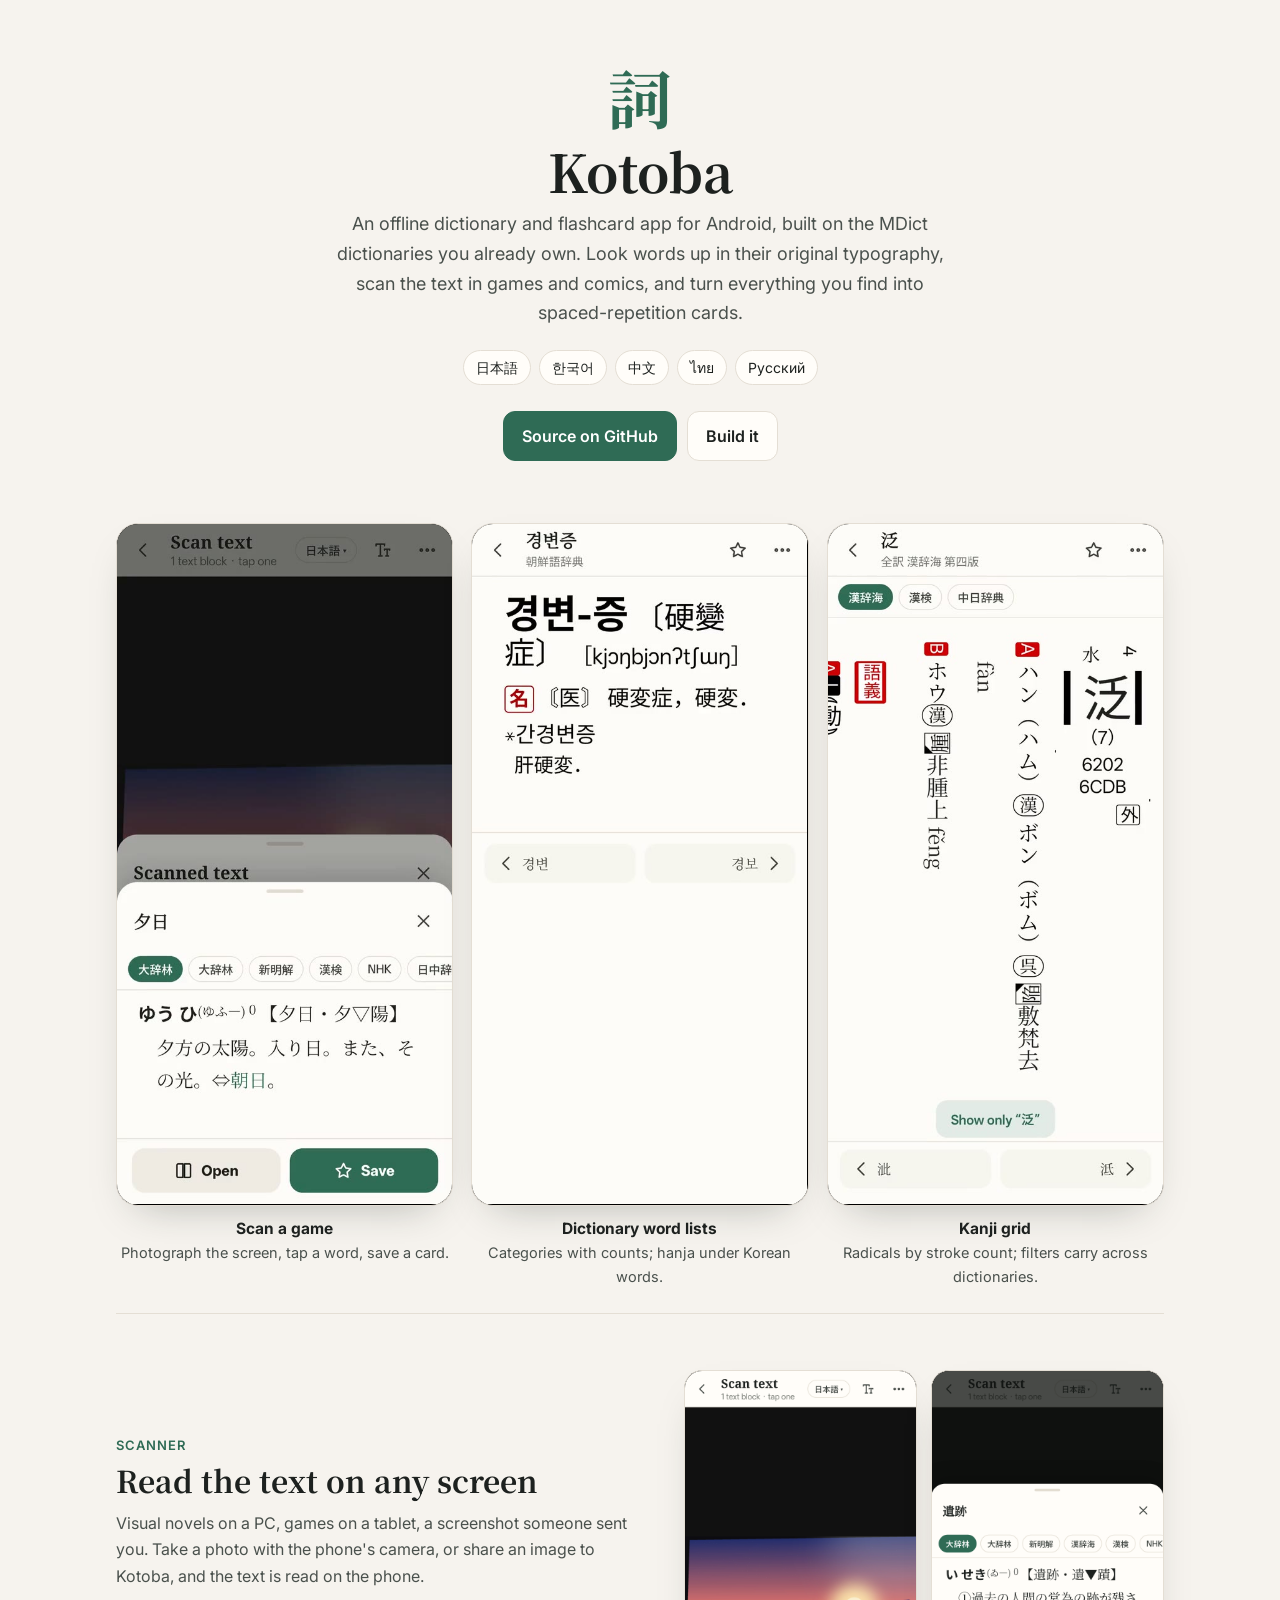
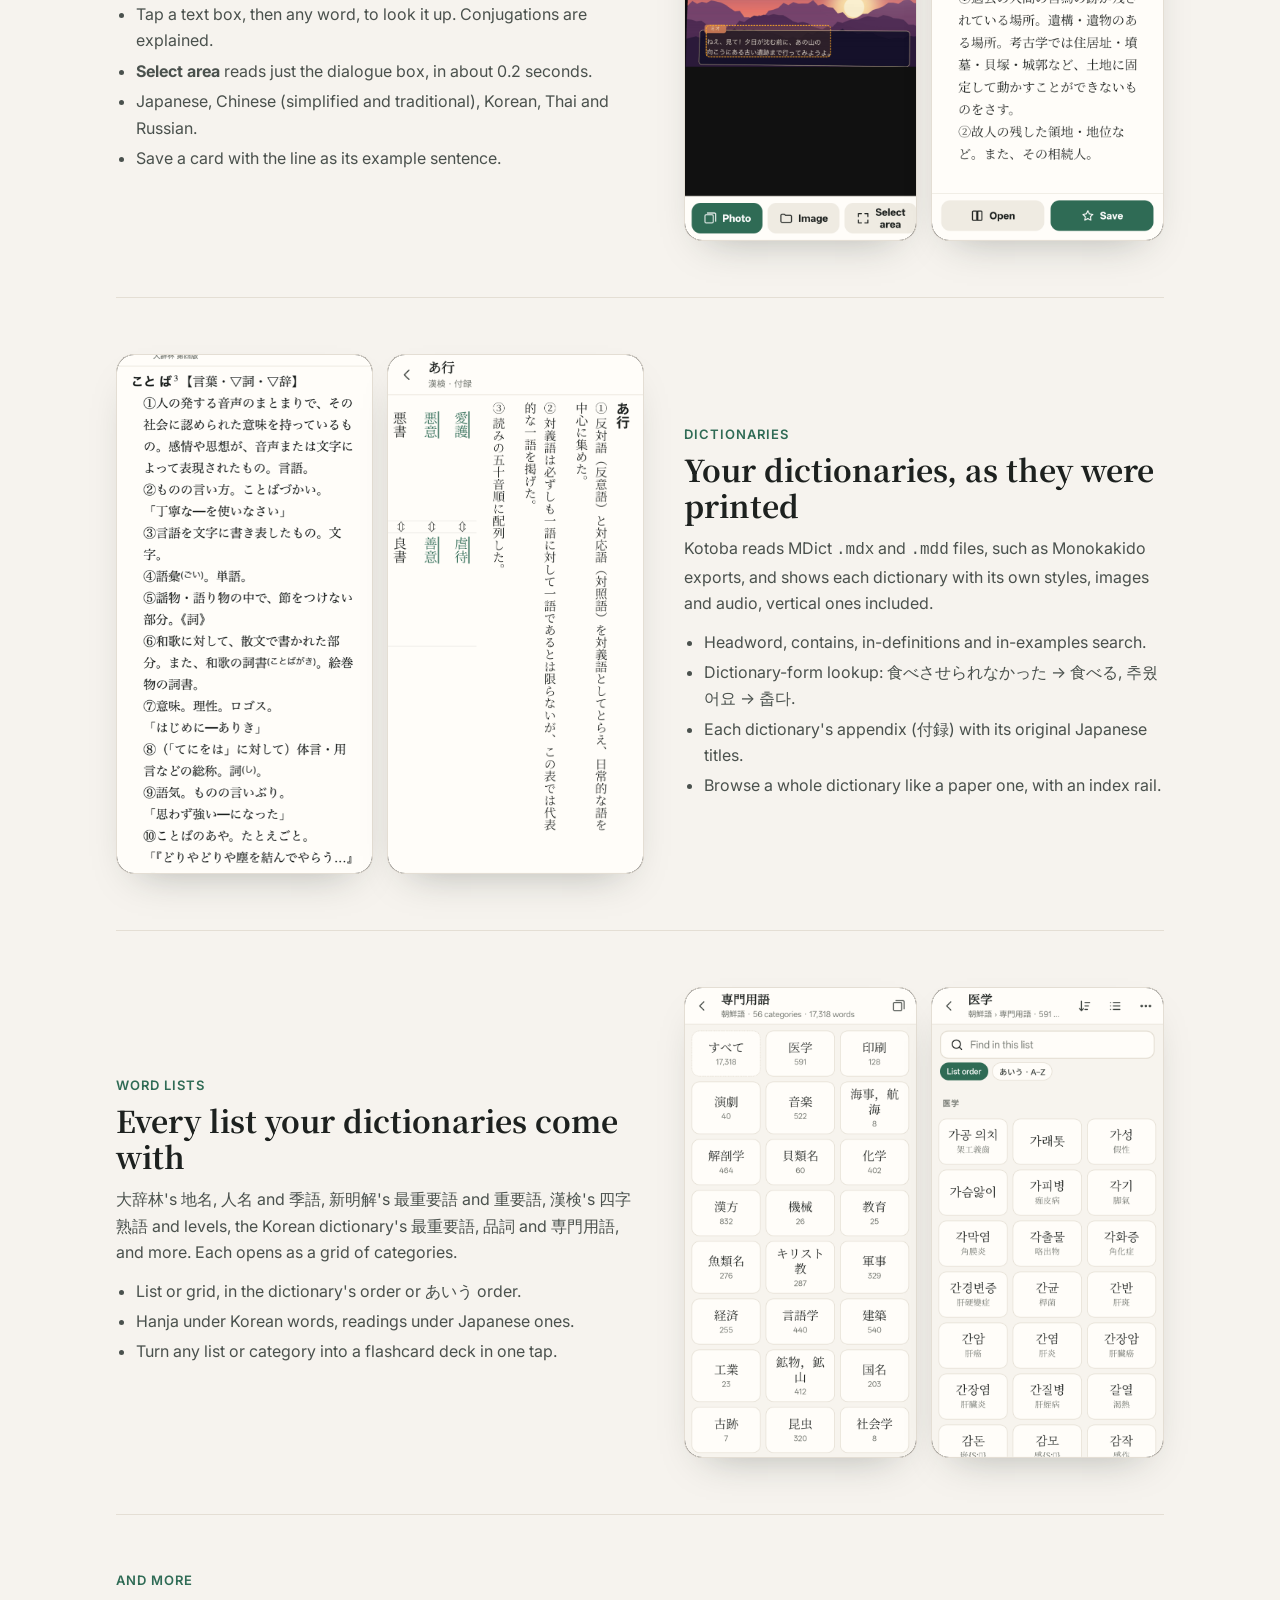
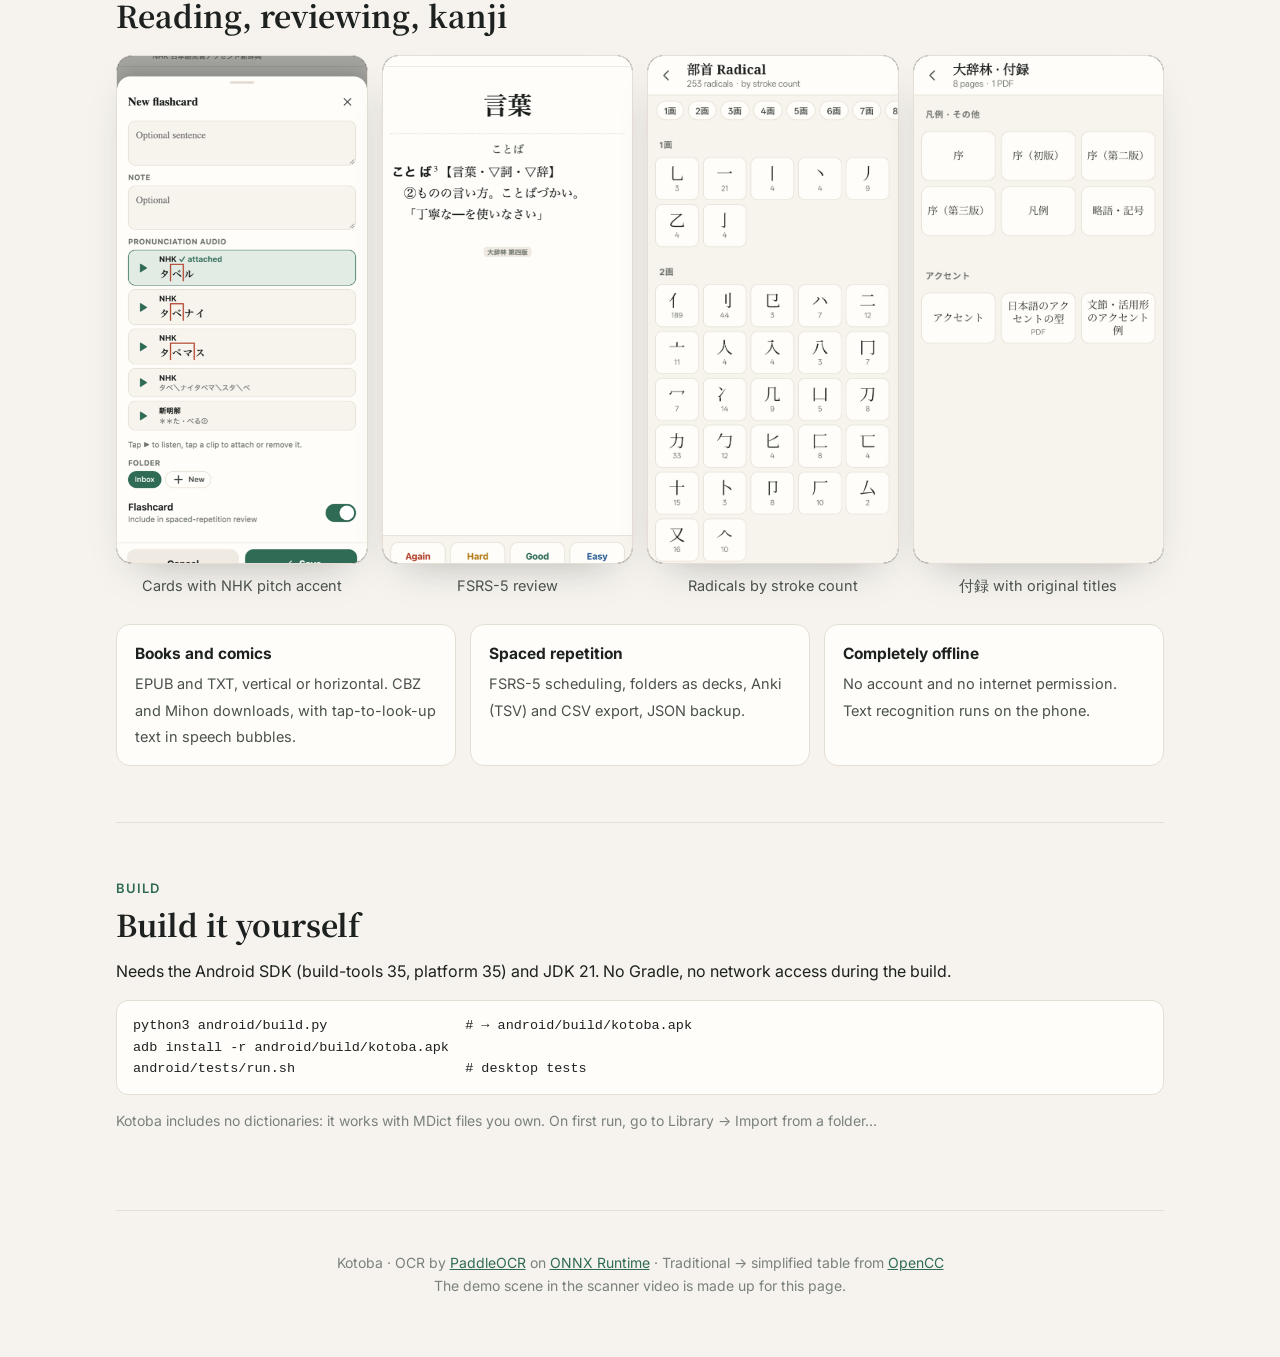
==== docs/index.html @ 5c661f0b "Kotoba: offline MDict dictionary, flashcards, reader, comic OCR and screen scanner Includes dictiona" ====
<!doctype html>
<html lang="en">
<head>
<meta charset="utf-8">
<meta name="viewport" content="width=device-width,initial-scale=1">
<title>Kotoba 詞 · Offline dictionary and flashcards</title>
<meta name="description" content="An offline Android dictionary and flashcard app for the MDict dictionaries you already own. Japanese, Korean, Chinese, Thai and Russian, with an on-device text scanner for games and comics.">
<meta property="og:title" content="Kotoba 詞">
<meta property="og:description" content="Offline dictionary + flashcards for your own MDict dictionaries, with an on-device scanner for games and comics.">
<meta property="og:image" content="images/scan-lookup.png">
<link rel="preconnect" href="https://fonts.googleapis.com"><link rel="preconnect" href="https://fonts.gstatic.com" crossorigin>
<link href="https://fonts.googleapis.com/css2?family=Noto+Serif+JP:wght@500;700&family=Inter:wght@400;500;600&display=swap" rel="stylesheet">
<style>
:root{--bg:#f6f3ee;--surface:#fffdf9;--ink:#1d211f;--ink2:#4a514d;--muted:#7a817c;--line:#e4ded4;--accent:#2f6b55;--accent-soft:#e3eee8;--on-accent:#fff;--shadow:0 18px 40px -22px rgba(30,40,35,.35)}
@media (prefers-color-scheme:dark){:root:not([data-theme="light"]){--bg:#141816;--surface:#1c211e;--ink:#e9ece9;--ink2:#bcc4bf;--muted:#8c958f;--line:#2c332f;--accent:#7cc3a4;--accent-soft:#1f3129;--on-accent:#0f1a15;--shadow:0 18px 40px -22px rgba(0,0,0,.8)}}
:root[data-theme="dark"]{--bg:#141816;--surface:#1c211e;--ink:#e9ece9;--ink2:#bcc4bf;--muted:#8c958f;--line:#2c332f;--accent:#7cc3a4;--accent-soft:#1f3129;--on-accent:#0f1a15}
*{box-sizing:border-box}
html{-webkit-text-size-adjust:100%}
body{margin:0;background:var(--bg);color:var(--ink);font:16px/1.65 Inter,system-ui,sans-serif}
a{color:var(--accent)}
.wrap{max-width:1080px;margin:0 auto;padding:0 16px}
header.hero{padding:64px 0 36px;text-align:center}
.mark{font:700 64px/1 "Noto Serif JP",serif;color:var(--accent)}
h1{font:700 clamp(34px,6vw,52px)/1.1 "Noto Serif JP",serif;margin:14px 0 10px;letter-spacing:-.01em}
.lede{max-width:640px;margin:0 auto;color:var(--ink2);font-size:18px}
.langs{display:flex;flex-wrap:wrap;gap:8px;justify-content:center;margin:22px 0 0;padding:0;list-style:none}
.langs li{padding:5px 12px;border:1px solid var(--line);border-radius:999px;background:var(--surface);font-size:14px}
.cta{display:flex;gap:10px;justify-content:center;flex-wrap:wrap;margin-top:26px}
.btn{display:inline-flex;align-items:center;gap:8px;padding:11px 18px;border-radius:12px;font-weight:600;text-decoration:none;border:1px solid var(--line);background:var(--surface);color:var(--ink)}
.btn.primary{background:var(--accent);border-color:var(--accent);color:var(--on-accent)}
.videos{display:grid;grid-template-columns:repeat(3,minmax(0,1fr));gap:18px;margin:26px 0 12px}
figure{margin:0}
.phone{border-radius:22px;overflow:hidden;background:#000;box-shadow:var(--shadow);border:1px solid var(--line);aspect-ratio:540/1092}
.phone video,.phone img{display:block;width:100%;height:100%;object-fit:cover}
figcaption{margin-top:10px;font-size:14.5px;color:var(--ink2);text-align:center}
figcaption b{display:block;color:var(--ink);font-size:15.5px}
section{padding:56px 0 8px;border-top:1px solid var(--line);margin-top:48px}
section:first-of-type{margin-top:24px}
.feature{display:grid;grid-template-columns:1.1fr 1fr;gap:40px;align-items:center}
.feature.flip .text{order:2}
h2{font:700 30px/1.2 "Noto Serif JP",serif;margin:0 0 12px}
h2 small{display:block;font:600 13px/1.4 Inter,sans-serif;letter-spacing:.08em;text-transform:uppercase;color:var(--accent);margin-bottom:8px}
.text p{color:var(--ink2);margin:0 0 12px}
.text ul{margin:0;padding-left:20px;color:var(--ink2)}
.text li{margin:4px 0}
.shots{display:grid;grid-template-columns:repeat(2,minmax(0,1fr));gap:14px}
.shots .phone{border-radius:18px}
.grid4{display:grid;grid-template-columns:repeat(4,minmax(0,1fr));gap:14px;margin-top:22px}
.grid4 .phone{border-radius:16px}
.facts{display:grid;grid-template-columns:repeat(3,minmax(0,1fr));gap:14px;margin-top:10px}
.fact{background:var(--surface);border:1px solid var(--line);border-radius:14px;padding:16px 18px}
.fact b{display:block;font-size:15.5px;margin-bottom:4px}
.fact span{color:var(--ink2);font-size:14.5px}
pre{background:var(--surface);border:1px solid var(--line);border-radius:12px;padding:14px 16px;overflow-x:auto;font:13.5px/1.6 ui-monospace,SFMono-Regular,Menlo,monospace}
.note{font-size:14px;color:var(--muted)}
footer{padding:40px 0 60px;color:var(--muted);font-size:14px;text-align:center;border-top:1px solid var(--line);margin-top:56px}
@media (max-width:820px){
  .videos{grid-template-columns:1fr;max-width:340px;margin-left:auto;margin-right:auto}
  .feature{grid-template-columns:1fr;gap:22px}
  .feature.flip .text{order:0}
  .grid4{grid-template-columns:repeat(2,minmax(0,1fr))}
  .facts{grid-template-columns:1fr}
  header.hero{padding-top:44px}
}
</style>
</head>
<body>
<div class="wrap">
  <header class="hero">
    <div class="mark">詞</div>
    <h1>Kotoba</h1>
    <p class="lede">An offline dictionary and flashcard app for Android, built on the MDict dictionaries you already own. Look words up in their original typography, scan the text in games and comics, and turn everything you find into spaced-repetition cards.</p>
    <ul class="langs"><li>日本語</li><li>한국어</li><li>中文</li><li>ไทย</li><li>Русский</li></ul>
    <div class="cta">
      <a class="btn primary" href="https://github.com/Leow210/kotoba">Source on GitHub</a>
      <a class="btn" href="#build">Build it</a>
    </div>
  </header>

  <div class="videos">
    <figure><div class="phone"><video src="media/scan.mp4" poster="media/scan-poster.jpg" autoplay muted loop playsinline preload="metadata"></video></div>
      <figcaption><b>Scan a game</b>Photograph the screen, tap a word, save a card.</figcaption></figure>
    <figure><div class="phone"><video src="media/lists.mp4" poster="media/lists-poster.jpg" autoplay muted loop playsinline preload="metadata"></video></div>
      <figcaption><b>Dictionary word lists</b>Categories with counts; hanja under Korean words.</figcaption></figure>
    <figure><div class="phone"><video src="media/kanji.mp4" poster="media/kanji-poster.jpg" autoplay muted loop playsinline preload="metadata"></video></div>
      <figcaption><b>Kanji grid</b>Radicals by stroke count; filters carry across dictionaries.</figcaption></figure>
  </div>

  <section>
    <div class="feature">
      <div class="text">
        <h2><small>Scanner</small>Read the text on any screen</h2>
        <p>Visual novels on a PC, games on a tablet, a screenshot someone sent you. Take a photo with the phone's camera, or share an image to Kotoba, and the text is read on the phone.</p>
        <ul>
          <li>Tap a text box, then any word, to look it up. Conjugations are explained.</li>
          <li><b>Select area</b> reads just the dialogue box, in about 0.2 seconds.</li>
          <li>Japanese, Chinese (simplified and traditional), Korean, Thai and Russian.</li>
          <li>Save a card with the line as its example sentence.</li>
        </ul>
      </div>
      <div class="shots">
        <div class="phone"><img src="images/scan.png" alt="A photo of a game screen with its text box outlined" loading="lazy"></div>
        <div class="phone"><img src="images/scan-lookup.png" alt="The word 遺跡 looked up from the scanned text" loading="lazy"></div>
      </div>
    </div>
  </section>

  <section>
    <div class="feature flip">
      <div class="text">
        <h2><small>Dictionaries</small>Your dictionaries, as they were printed</h2>
        <p>Kotoba reads MDict <code>.mdx</code> and <code>.mdd</code> files, such as Monokakido exports, and shows each dictionary with its own styles, images and audio, vertical ones included.</p>
        <ul>
          <li>Headword, contains, in-definitions and in-examples search.</li>
          <li>Dictionary-form lookup: 食べさせられなかった → 食べる, 추웠어요 → 춥다.</li>
          <li>Each dictionary's appendix (付録) with its original Japanese titles.</li>
          <li>Browse a whole dictionary like a paper one, with an index rail.</li>
        </ul>
      </div>
      <div class="shots">
        <div class="phone"><img src="images/entry.png" alt="A dictionary entry in its original styling" loading="lazy"></div>
        <div class="phone"><img src="images/furoku-vertical.png" alt="A vertical appendix page" loading="lazy"></div>
      </div>
    </div>
  </section>

  <section>
    <div class="feature">
      <div class="text">
        <h2><small>Word lists</small>Every list your dictionaries come with</h2>
        <p>大辞林's 地名, 人名 and 季語, 新明解's 最重要語 and 重要語, 漢検's 四字熟語 and levels, the Korean dictionary's 最重要語, 品詞 and 専門用語, and more. Each opens as a grid of categories.</p>
        <ul>
          <li>List or grid, in the dictionary's order or あいう order.</li>
          <li>Hanja under Korean words, readings under Japanese ones.</li>
          <li>Turn any list or category into a flashcard deck in one tap.</li>
        </ul>
      </div>
      <div class="shots">
        <div class="phone"><img src="images/categories.png" alt="Categories of a Korean word list with word counts" loading="lazy"></div>
        <div class="phone"><img src="images/hanja-grid.png" alt="Korean words with hanja underneath" loading="lazy"></div>
      </div>
    </div>
  </section>

  <section>
    <h2><small>And more</small>Reading, reviewing, kanji</h2>
    <div class="grid4">
      <figure><div class="phone"><img src="images/card-audio.png" alt="A flashcard with NHK pitch-accent audio" loading="lazy"></div><figcaption>Cards with NHK pitch accent</figcaption></figure>
      <figure><div class="phone"><img src="images/review.png" alt="The review screen" loading="lazy"></div><figcaption>FSRS-5 review</figcaption></figure>
      <figure><div class="phone"><img src="images/radicals.png" alt="Radicals grouped by stroke count" loading="lazy"></div><figcaption>Radicals by stroke count</figcaption></figure>
      <figure><div class="phone"><img src="images/furoku.png" alt="A dictionary's appendix pages" loading="lazy"></div><figcaption>付録 with original titles</figcaption></figure>
    </div>
    <div class="facts" style="margin-top:26px">
      <div class="fact"><b>Books and comics</b><span>EPUB and TXT, vertical or horizontal. CBZ and Mihon downloads, with tap-to-look-up text in speech bubbles.</span></div>
      <div class="fact"><b>Spaced repetition</b><span>FSRS-5 scheduling, folders as decks, Anki (TSV) and CSV export, JSON backup.</span></div>
      <div class="fact"><b>Completely offline</b><span>No account and no internet permission. Text recognition runs on the phone.</span></div>
    </div>
  </section>

  <section id="build">
    <h2><small>Build</small>Build it yourself</h2>
    <p class="text">Needs the Android SDK (build-tools 35, platform 35) and JDK 21. No Gradle, no network access during the build.</p>
<pre>python3 android/build.py                 # → android/build/kotoba.apk
adb install -r android/build/kotoba.apk
android/tests/run.sh                     # desktop tests</pre>
    <p class="note">Kotoba includes no dictionaries: it works with MDict files you own. On first run, go to Library → Import from a folder…</p>
  </section>

  <footer>
    Kotoba · OCR by <a href="https://github.com/PaddlePaddle/PaddleOCR">PaddleOCR</a> on <a href="https://github.com/microsoft/onnxruntime">ONNX Runtime</a> · Traditional → simplified table from <a href="https://github.com/BYVoid/OpenCC">OpenCC</a><br>
    The demo scene in the scanner video is made up for this page.
  </footer>
</div>
</body>
</html>
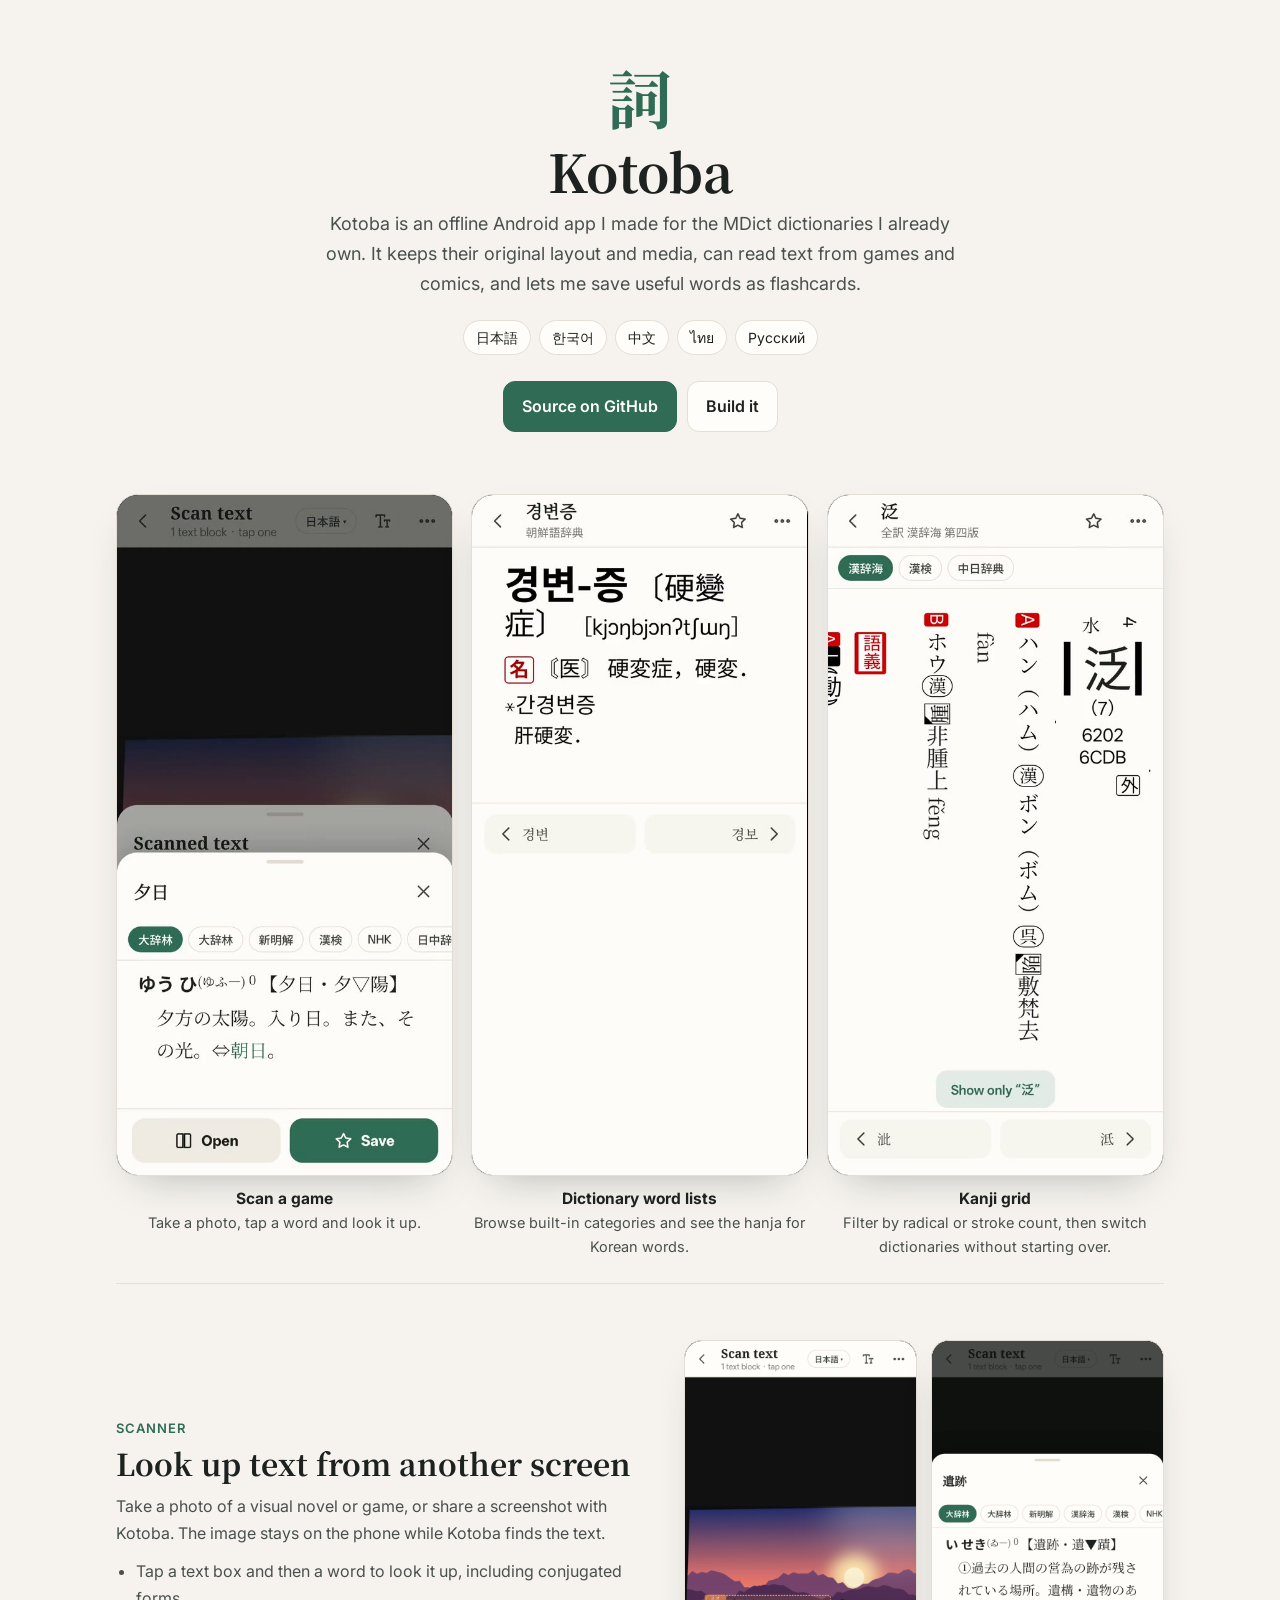
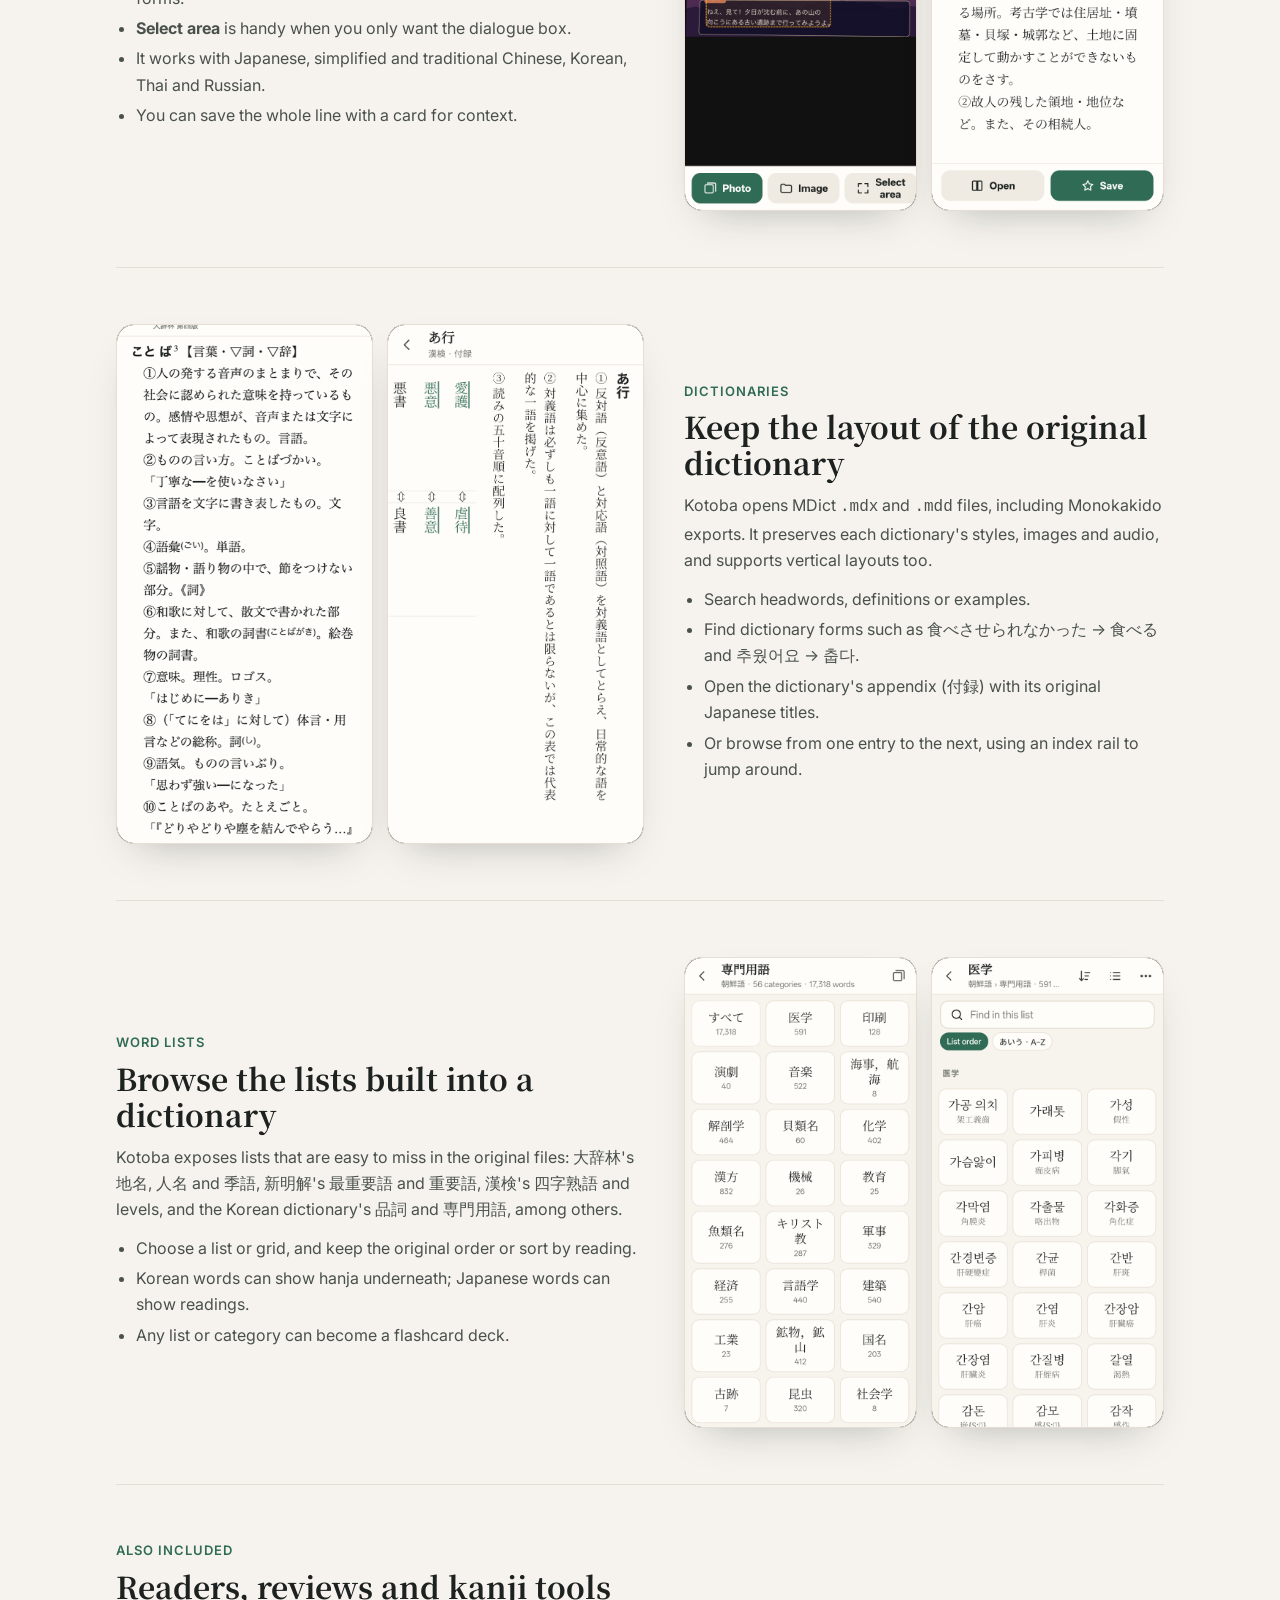
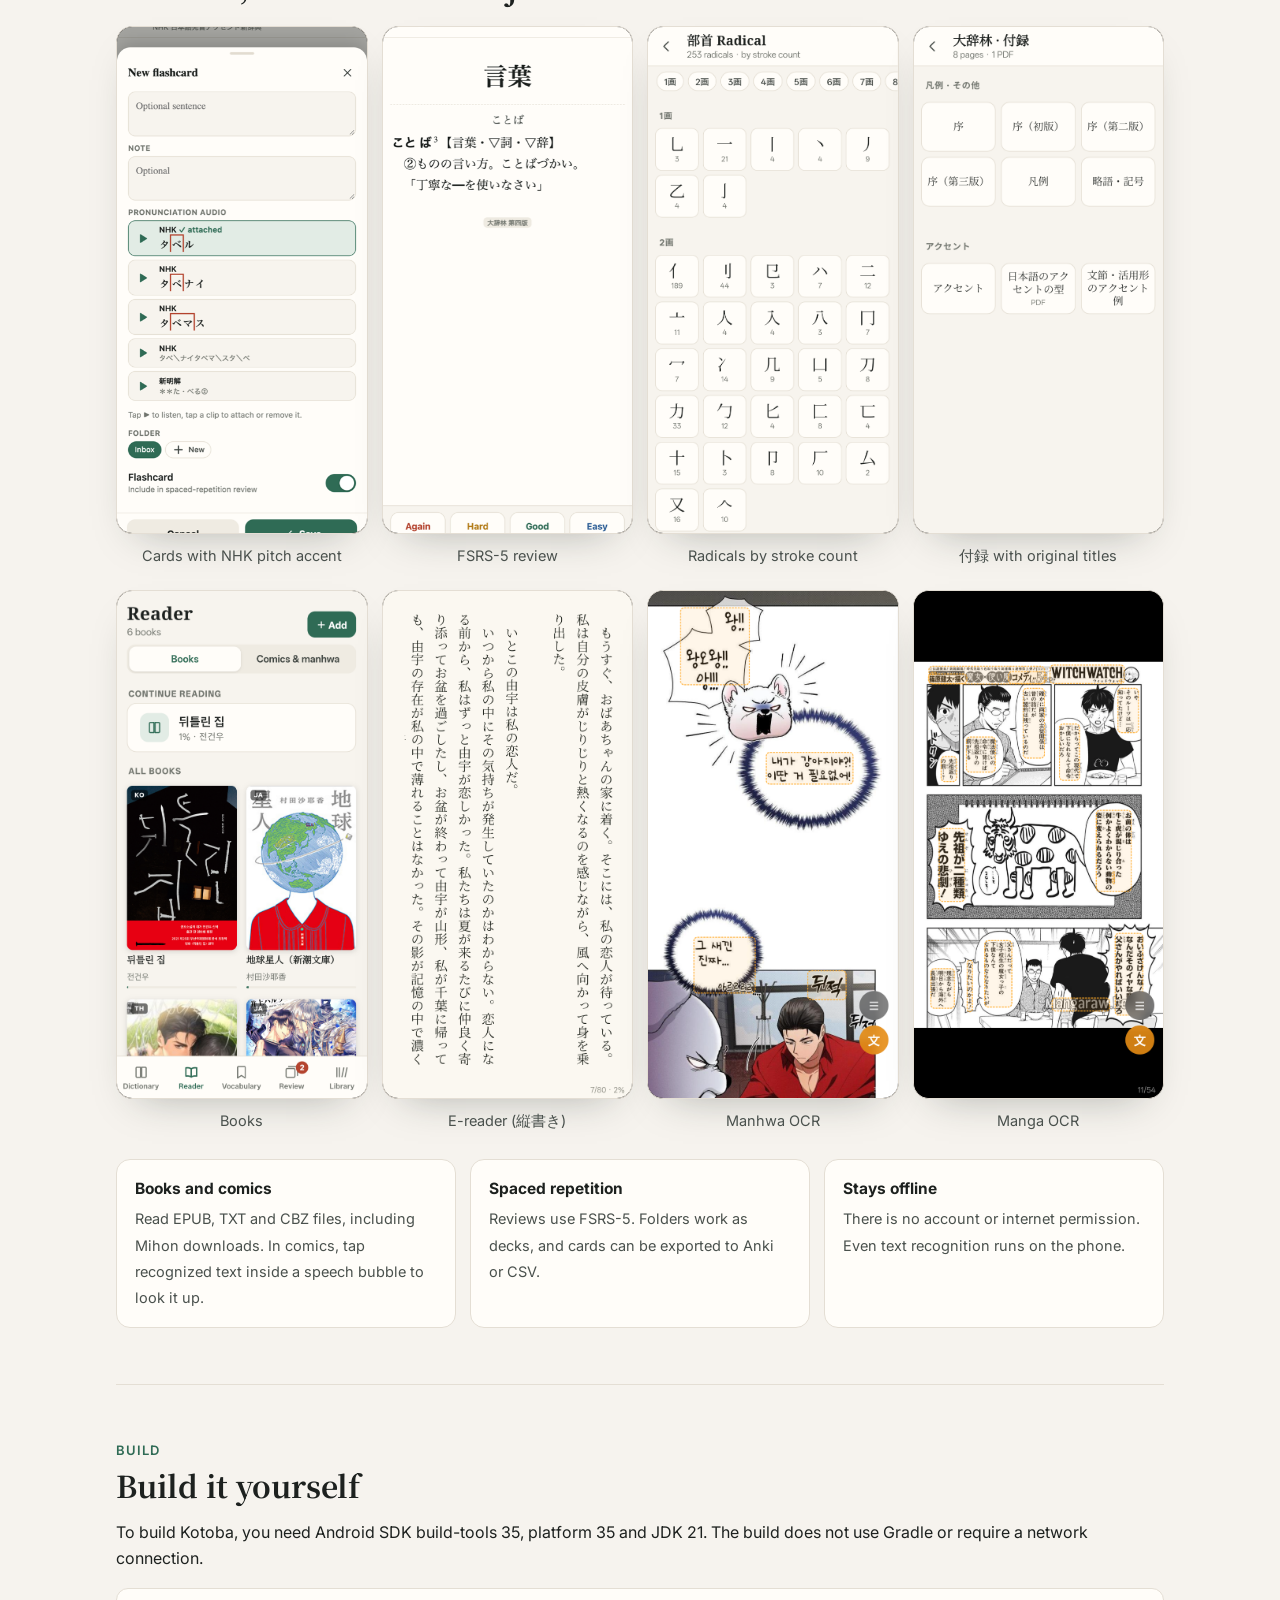
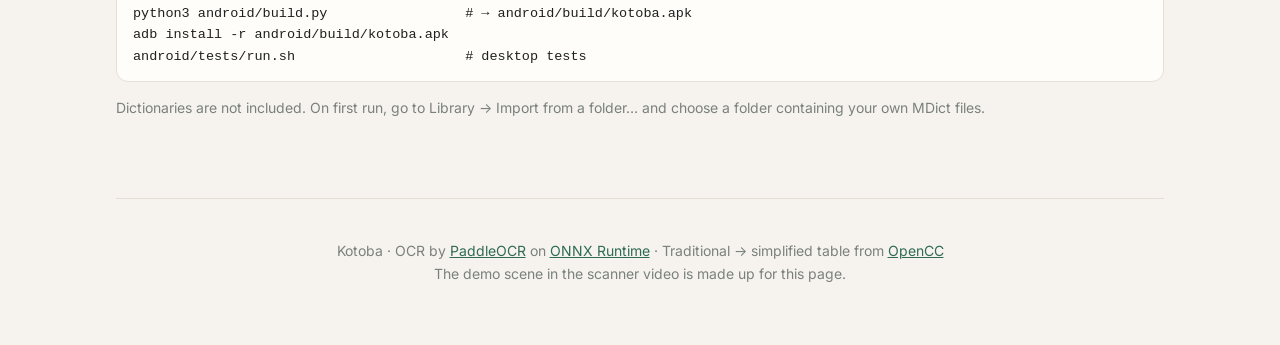
==== commit 2c3a1a73: "Add e-reader and comic screenshots; rewrite README, page and roadmap" ====
--- a/docs/index.html
+++ b/docs/index.html
@@ -4,9 +4,9 @@
 <meta charset="utf-8">
 <meta name="viewport" content="width=device-width,initial-scale=1">
 <title>Kotoba 詞 · Offline dictionary and flashcards</title>
-<meta name="description" content="An offline Android dictionary and flashcard app for the MDict dictionaries you already own. Japanese, Korean, Chinese, Thai and Russian, with an on-device text scanner for games and comics.">
+<meta name="description" content="A private, offline Android app for reading MDict dictionaries, looking up text in books and comics, and making flashcards.">
 <meta property="og:title" content="Kotoba 詞">
-<meta property="og:description" content="Offline dictionary + flashcards for your own MDict dictionaries, with an on-device scanner for games and comics.">
+<meta property="og:description" content="An offline MDict reader, scanner and flashcard app for Android.">
 <meta property="og:image" content="images/scan-lookup.png">
 <link rel="preconnect" href="https://fonts.googleapis.com"><link rel="preconnect" href="https://fonts.gstatic.com" crossorigin>
 <link href="https://fonts.googleapis.com/css2?family=Noto+Serif+JP:wght@500;700&family=Inter:wght@400;500;600&display=swap" rel="stylesheet">
@@ -69,7 +69,7 @@
   <header class="hero">
     <div class="mark">詞</div>
     <h1>Kotoba</h1>
-    <p class="lede">An offline dictionary and flashcard app for Android, built on the MDict dictionaries you already own. Look words up in their original typography, scan the text in games and comics, and turn everything you find into spaced-repetition cards.</p>
+    <p class="lede">Kotoba is an offline Android app I made for the MDict dictionaries I already own. It keeps their original layout and media, can read text from games and comics, and lets me save useful words as flashcards.</p>
     <ul class="langs"><li>日本語</li><li>한국어</li><li>中文</li><li>ไทย</li><li>Русский</li></ul>
     <div class="cta">
       <a class="btn primary" href="https://github.com/Leow210/kotoba">Source on GitHub</a>
@@ -79,23 +79,23 @@
 
   <div class="videos">
     <figure><div class="phone"><video src="media/scan.mp4" poster="media/scan-poster.jpg" autoplay muted loop playsinline preload="metadata"></video></div>
-      <figcaption><b>Scan a game</b>Photograph the screen, tap a word, save a card.</figcaption></figure>
+      <figcaption><b>Scan a game</b>Take a photo, tap a word and look it up.</figcaption></figure>
     <figure><div class="phone"><video src="media/lists.mp4" poster="media/lists-poster.jpg" autoplay muted loop playsinline preload="metadata"></video></div>
-      <figcaption><b>Dictionary word lists</b>Categories with counts; hanja under Korean words.</figcaption></figure>
+      <figcaption><b>Dictionary word lists</b>Browse built-in categories and see the hanja for Korean words.</figcaption></figure>
     <figure><div class="phone"><video src="media/kanji.mp4" poster="media/kanji-poster.jpg" autoplay muted loop playsinline preload="metadata"></video></div>
-      <figcaption><b>Kanji grid</b>Radicals by stroke count; filters carry across dictionaries.</figcaption></figure>
+      <figcaption><b>Kanji grid</b>Filter by radical or stroke count, then switch dictionaries without starting over.</figcaption></figure>
   </div>
 
   <section>
     <div class="feature">
       <div class="text">
-        <h2><small>Scanner</small>Read the text on any screen</h2>
-        <p>Visual novels on a PC, games on a tablet, a screenshot someone sent you. Take a photo with the phone's camera, or share an image to Kotoba, and the text is read on the phone.</p>
+        <h2><small>Scanner</small>Look up text from another screen</h2>
+        <p>Take a photo of a visual novel or game, or share a screenshot with Kotoba. The image stays on the phone while Kotoba finds the text.</p>
         <ul>
-          <li>Tap a text box, then any word, to look it up. Conjugations are explained.</li>
-          <li><b>Select area</b> reads just the dialogue box, in about 0.2 seconds.</li>
-          <li>Japanese, Chinese (simplified and traditional), Korean, Thai and Russian.</li>
-          <li>Save a card with the line as its example sentence.</li>
+          <li>Tap a text box and then a word to look it up, including conjugated forms.</li>
+          <li><b>Select area</b> is handy when you only want the dialogue box.</li>
+          <li>It works with Japanese, simplified and traditional Chinese, Korean, Thai and Russian.</li>
+          <li>You can save the whole line with a card for context.</li>
         </ul>
       </div>
       <div class="shots">
@@ -108,13 +108,13 @@
   <section>
     <div class="feature flip">
       <div class="text">
-        <h2><small>Dictionaries</small>Your dictionaries, as they were printed</h2>
-        <p>Kotoba reads MDict <code>.mdx</code> and <code>.mdd</code> files, such as Monokakido exports, and shows each dictionary with its own styles, images and audio, vertical ones included.</p>
+        <h2><small>Dictionaries</small>Keep the layout of the original dictionary</h2>
+        <p>Kotoba opens MDict <code>.mdx</code> and <code>.mdd</code> files, including Monokakido exports. It preserves each dictionary's styles, images and audio, and supports vertical layouts too.</p>
         <ul>
-          <li>Headword, contains, in-definitions and in-examples search.</li>
-          <li>Dictionary-form lookup: 食べさせられなかった → 食べる, 추웠어요 → 춥다.</li>
-          <li>Each dictionary's appendix (付録) with its original Japanese titles.</li>
-          <li>Browse a whole dictionary like a paper one, with an index rail.</li>
+          <li>Search headwords, definitions or examples.</li>
+          <li>Find dictionary forms such as 食べさせられなかった → 食べる and 추웠어요 → 춥다.</li>
+          <li>Open the dictionary's appendix (付録) with its original Japanese titles.</li>
+          <li>Or browse from one entry to the next, using an index rail to jump around.</li>
         </ul>
       </div>
       <div class="shots">
@@ -127,12 +127,12 @@
   <section>
     <div class="feature">
       <div class="text">
-        <h2><small>Word lists</small>Every list your dictionaries come with</h2>
-        <p>大辞林's 地名, 人名 and 季語, 新明解's 最重要語 and 重要語, 漢検's 四字熟語 and levels, the Korean dictionary's 最重要語, 品詞 and 専門用語, and more. Each opens as a grid of categories.</p>
+        <h2><small>Word lists</small>Browse the lists built into a dictionary</h2>
+        <p>Kotoba exposes lists that are easy to miss in the original files: 大辞林's 地名, 人名 and 季語, 新明解's 最重要語 and 重要語, 漢検's 四字熟語 and levels, and the Korean dictionary's 品詞 and 専門用語, among others.</p>
         <ul>
-          <li>List or grid, in the dictionary's order or あいう order.</li>
-          <li>Hanja under Korean words, readings under Japanese ones.</li>
-          <li>Turn any list or category into a flashcard deck in one tap.</li>
+          <li>Choose a list or grid, and keep the original order or sort by reading.</li>
+          <li>Korean words can show hanja underneath; Japanese words can show readings.</li>
+          <li>Any list or category can become a flashcard deck.</li>
         </ul>
       </div>
       <div class="shots">
@@ -143,27 +143,33 @@
   </section>
 
   <section>
-    <h2><small>And more</small>Reading, reviewing, kanji</h2>
+    <h2><small>Also included</small>Readers, reviews and kanji tools</h2>
     <div class="grid4">
       <figure><div class="phone"><img src="images/card-audio.png" alt="A flashcard with NHK pitch-accent audio" loading="lazy"></div><figcaption>Cards with NHK pitch accent</figcaption></figure>
       <figure><div class="phone"><img src="images/review.png" alt="The review screen" loading="lazy"></div><figcaption>FSRS-5 review</figcaption></figure>
       <figure><div class="phone"><img src="images/radicals.png" alt="Radicals grouped by stroke count" loading="lazy"></div><figcaption>Radicals by stroke count</figcaption></figure>
       <figure><div class="phone"><img src="images/furoku.png" alt="A dictionary's appendix pages" loading="lazy"></div><figcaption>付録 with original titles</figcaption></figure>
     </div>
+    <div class="grid4">
+      <figure><div class="phone"><img src="images/library-books.png" alt="The book shelf" loading="lazy"></div><figcaption>Books</figcaption></figure>
+      <figure><div class="phone"><img src="images/reader-book.png" alt="A Japanese novel in vertical text" loading="lazy"></div><figcaption>E-reader (縦書き)</figcaption></figure>
+      <figure><div class="phone"><img src="images/comic-ocr.png" alt="Speech bubbles outlined in a manhwa" loading="lazy"></div><figcaption>Manhwa OCR</figcaption></figure>
+      <figure><div class="phone"><img src="images/manga-ocr.png" alt="Vertical speech bubbles outlined in a manga" loading="lazy"></div><figcaption>Manga OCR</figcaption></figure>
+    </div>
     <div class="facts" style="margin-top:26px">
-      <div class="fact"><b>Books and comics</b><span>EPUB and TXT, vertical or horizontal. CBZ and Mihon downloads, with tap-to-look-up text in speech bubbles.</span></div>
-      <div class="fact"><b>Spaced repetition</b><span>FSRS-5 scheduling, folders as decks, Anki (TSV) and CSV export, JSON backup.</span></div>
-      <div class="fact"><b>Completely offline</b><span>No account and no internet permission. Text recognition runs on the phone.</span></div>
+      <div class="fact"><b>Books and comics</b><span>Read EPUB, TXT and CBZ files, including Mihon downloads. In comics, tap recognized text inside a speech bubble to look it up.</span></div>
+      <div class="fact"><b>Spaced repetition</b><span>Reviews use FSRS-5. Folders work as decks, and cards can be exported to Anki or CSV.</span></div>
+      <div class="fact"><b>Stays offline</b><span>There is no account or internet permission. Even text recognition runs on the phone.</span></div>
     </div>
   </section>
 
   <section id="build">
     <h2><small>Build</small>Build it yourself</h2>
-    <p class="text">Needs the Android SDK (build-tools 35, platform 35) and JDK 21. No Gradle, no network access during the build.</p>
+    <p class="text">To build Kotoba, you need Android SDK build-tools 35, platform 35 and JDK 21. The build does not use Gradle or require a network connection.</p>
 <pre>python3 android/build.py                 # → android/build/kotoba.apk
 adb install -r android/build/kotoba.apk
 android/tests/run.sh                     # desktop tests</pre>
-    <p class="note">Kotoba includes no dictionaries: it works with MDict files you own. On first run, go to Library → Import from a folder…</p>
+    <p class="note">Dictionaries are not included. On first run, go to Library → Import from a folder… and choose a folder containing your own MDict files.</p>
   </section>
 
   <footer>
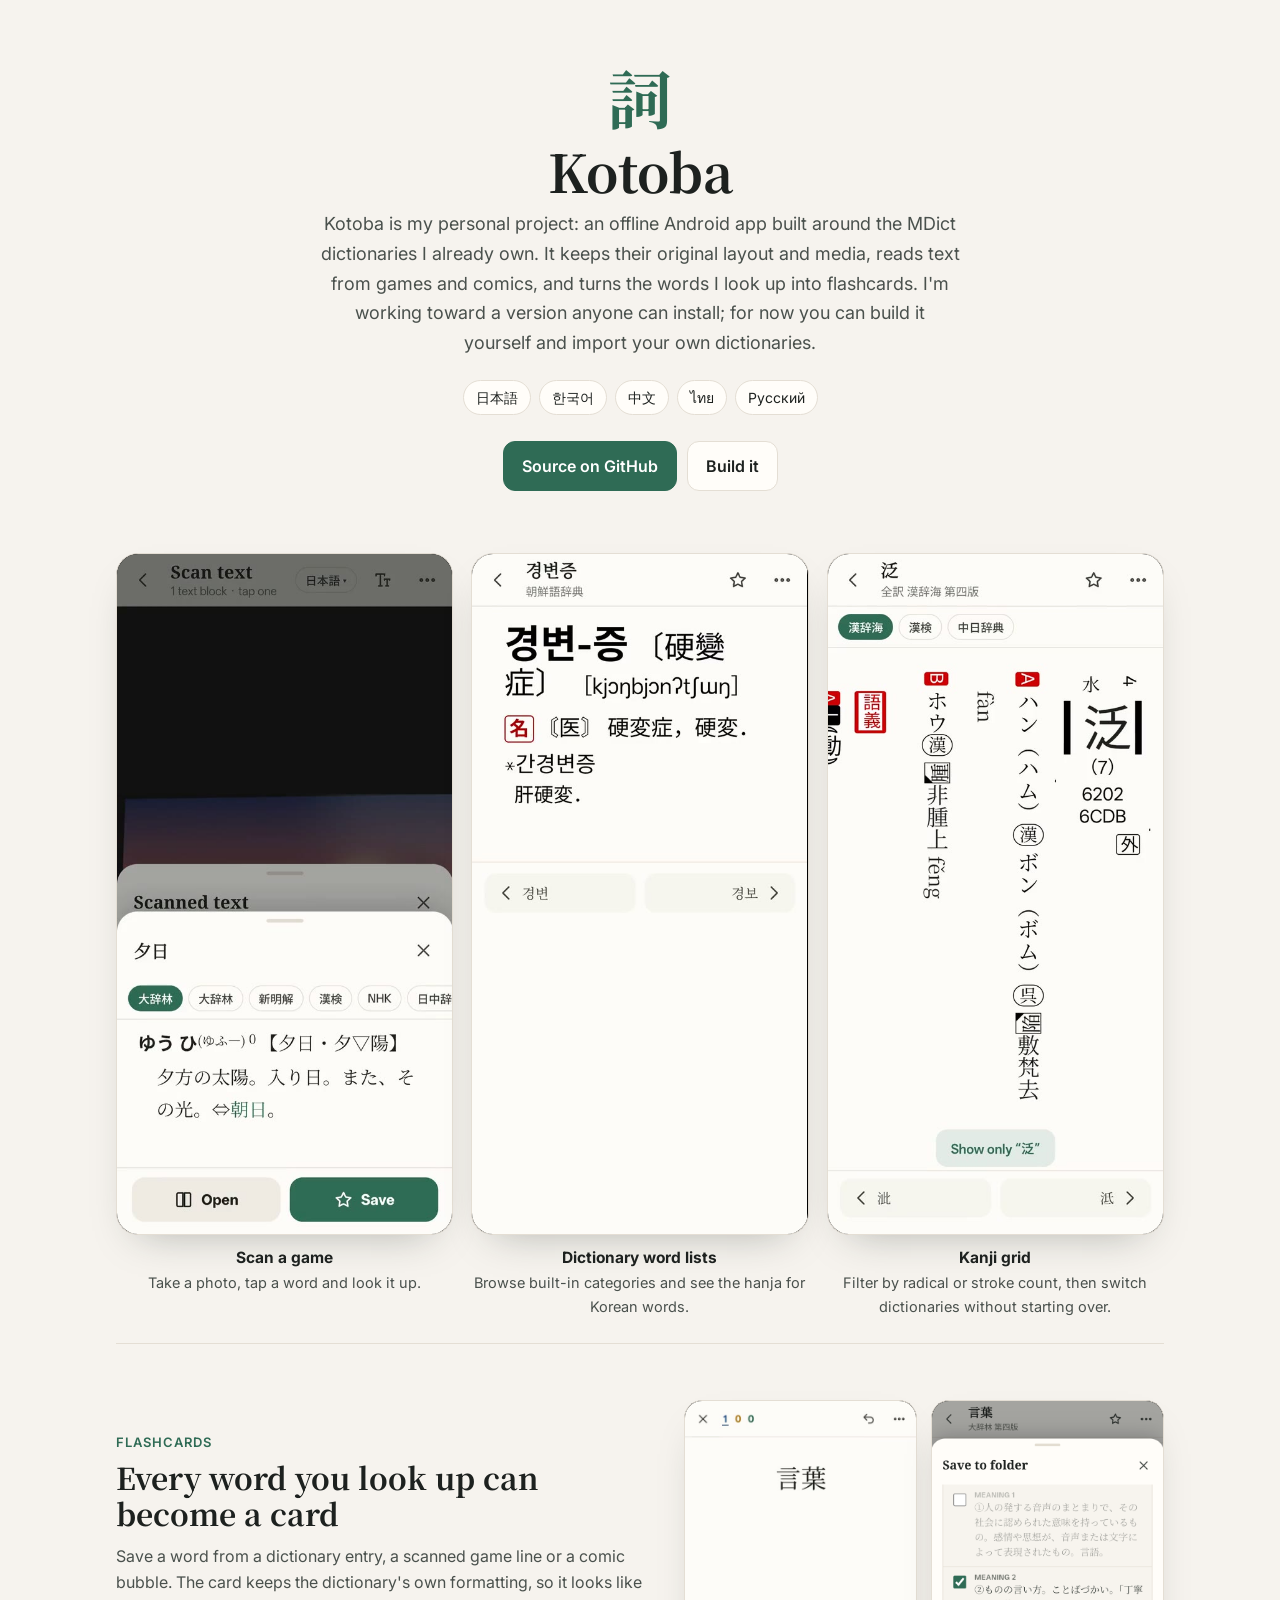
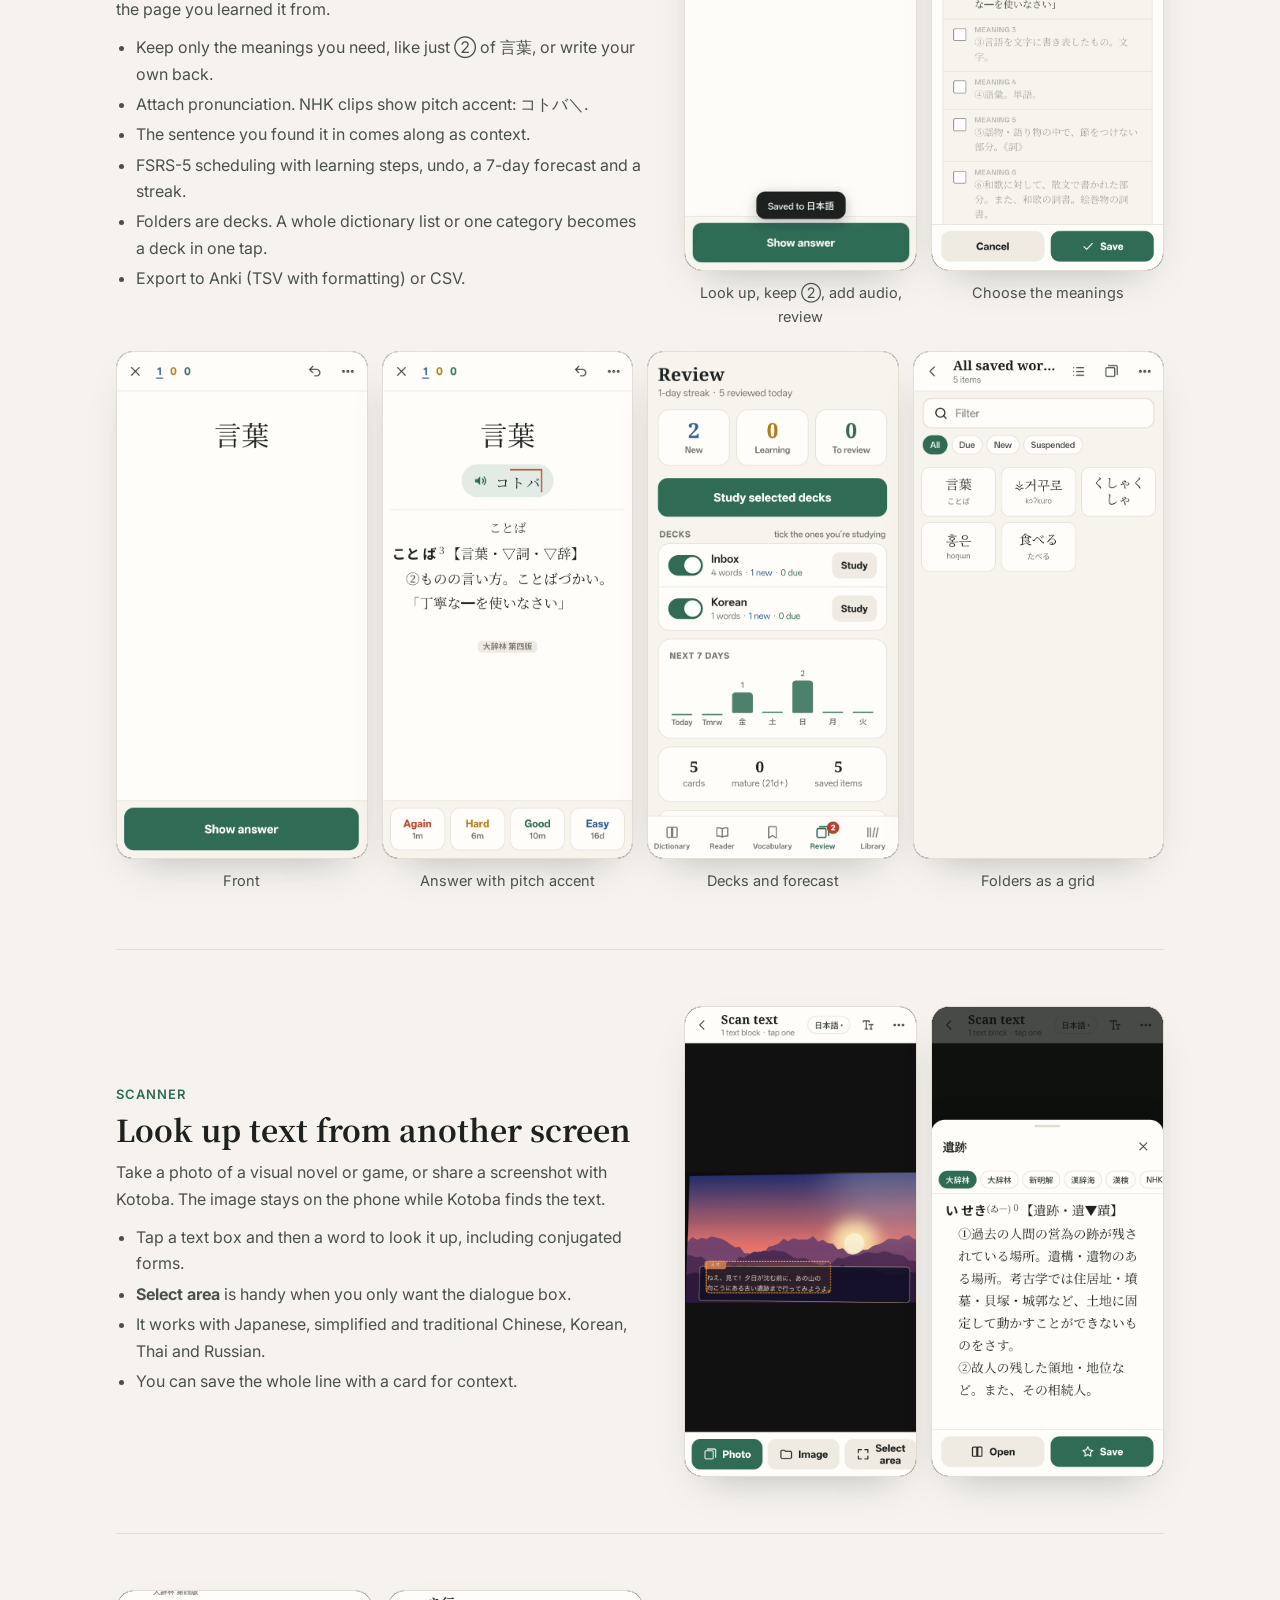
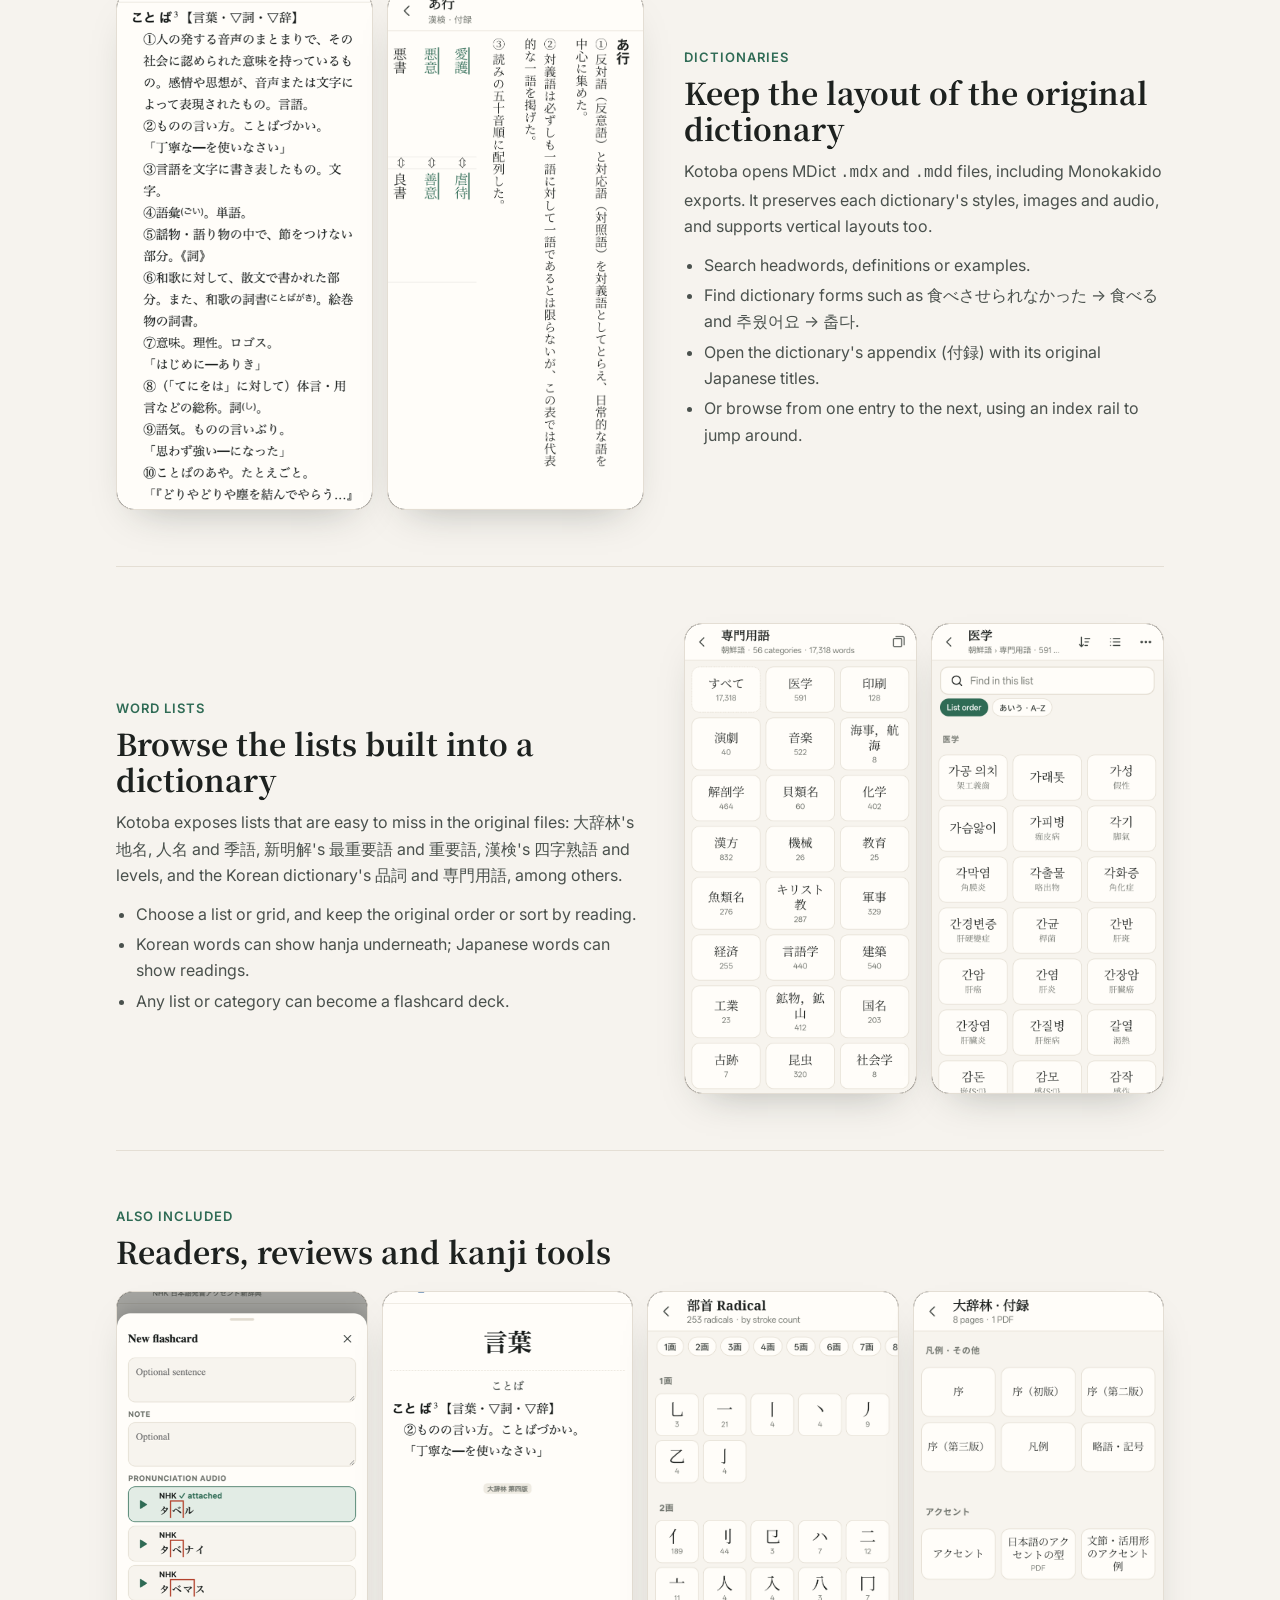
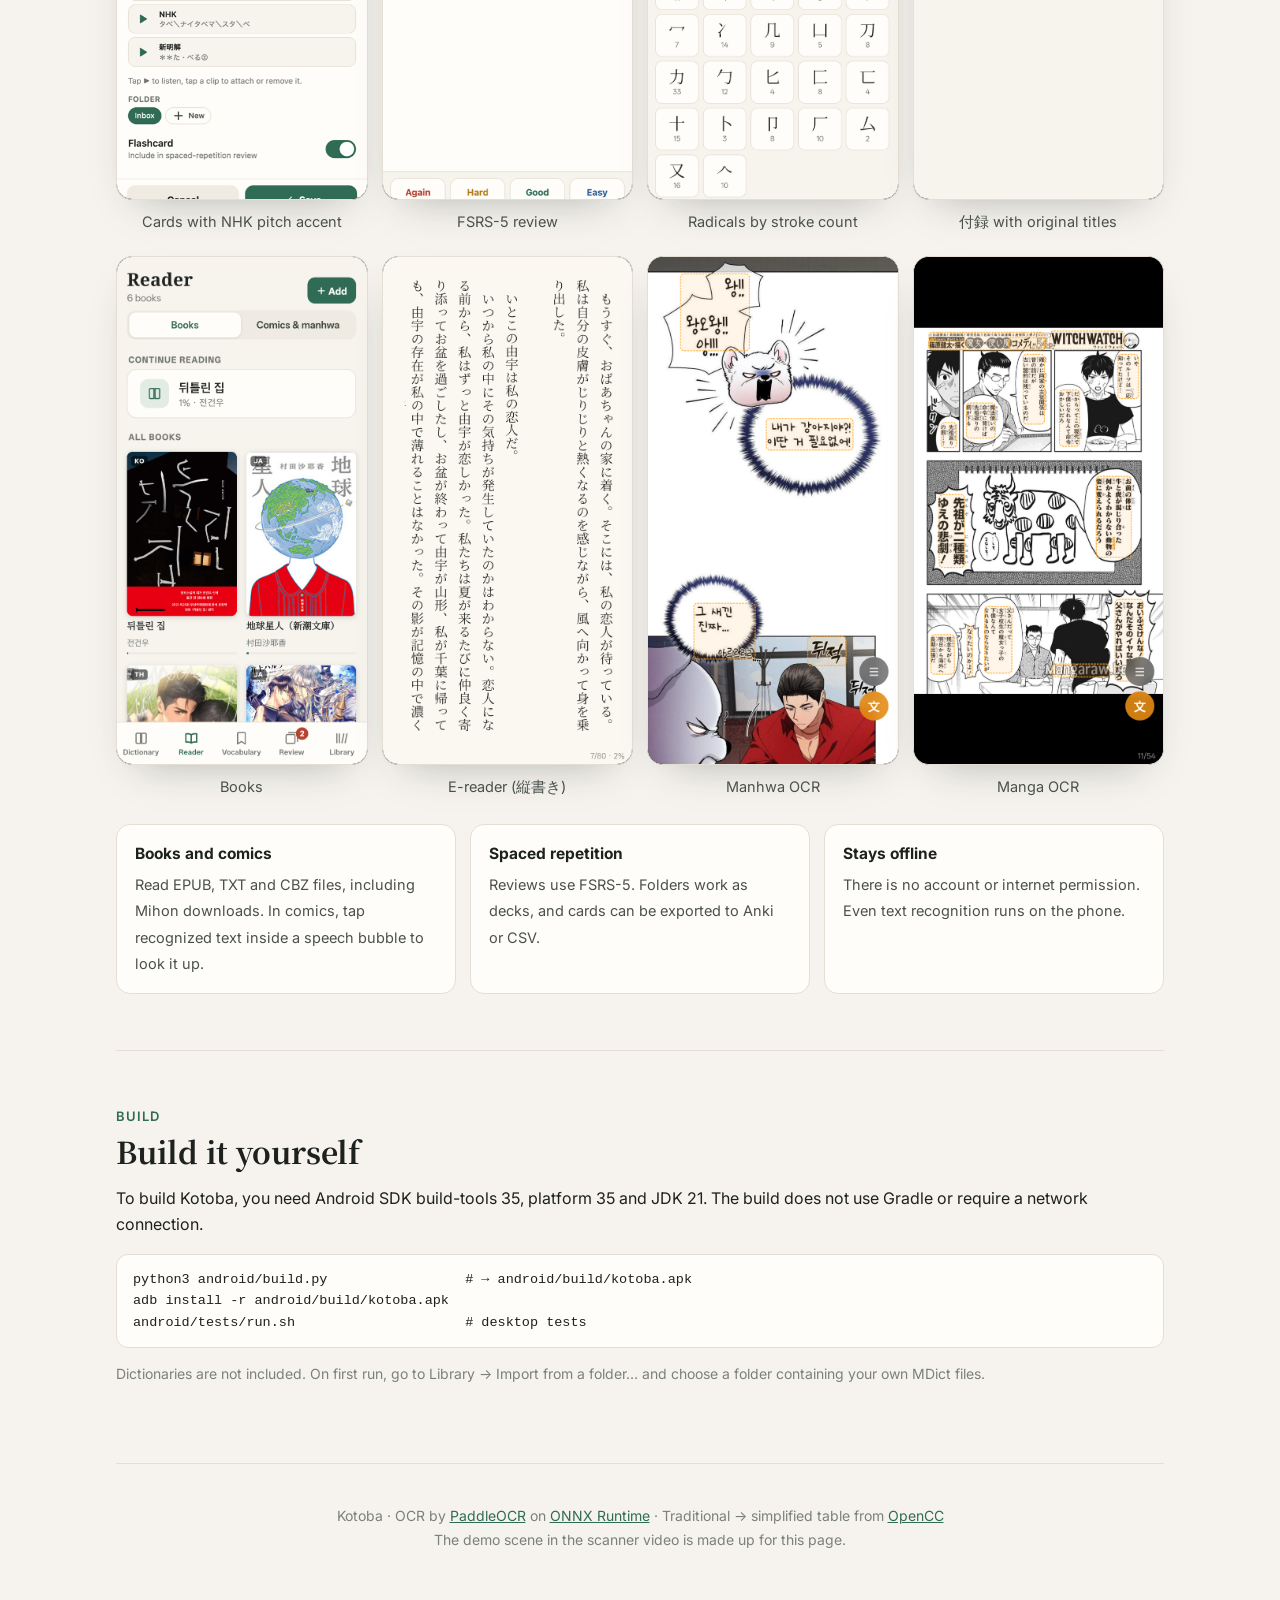
==== commit 5b57c463: "Showcase flashcards on the project page; new header text; flashcard demo video and screenshots" ====
--- a/docs/index.html
+++ b/docs/index.html
@@ -69,7 +69,7 @@
   <header class="hero">
     <div class="mark">詞</div>
     <h1>Kotoba</h1>
-    <p class="lede">Kotoba is an offline Android app I made for the MDict dictionaries I already own. It keeps their original layout and media, can read text from games and comics, and lets me save useful words as flashcards.</p>
+    <p class="lede">Kotoba is my personal project: an offline Android app built around the MDict dictionaries I already own. It keeps their original layout and media, reads text from games and comics, and turns the words I look up into flashcards. I'm working toward a version anyone can install; for now you can build it yourself and import your own dictionaries.</p>
     <ul class="langs"><li>日本語</li><li>한국어</li><li>中文</li><li>ไทย</li><li>Русский</li></ul>
     <div class="cta">
       <a class="btn primary" href="https://github.com/Leow210/kotoba">Source on GitHub</a>
@@ -86,6 +86,33 @@
       <figcaption><b>Kanji grid</b>Filter by radical or stroke count, then switch dictionaries without starting over.</figcaption></figure>
   </div>
 
+  <section id="flashcards">
+    <div class="feature">
+      <div class="text">
+        <h2><small>Flashcards</small>Every word you look up can become a card</h2>
+        <p>Save a word from a dictionary entry, a scanned game line or a comic bubble. The card keeps the dictionary's own formatting, so it looks like the page you learned it from.</p>
+        <ul>
+          <li>Keep only the meanings you need, like just ② of 言葉, or write your own back.</li>
+          <li>Attach pronunciation. NHK clips show pitch accent: コトバ＼.</li>
+          <li>The sentence you found it in comes along as context.</li>
+          <li>FSRS-5 scheduling with learning steps, undo, a 7-day forecast and a streak.</li>
+          <li>Folders are decks. A whole dictionary list or one category becomes a deck in one tap.</li>
+          <li>Export to Anki (TSV with formatting) or CSV.</li>
+        </ul>
+      </div>
+      <div class="shots">
+        <figure><div class="phone"><video src="media/cards.mp4" poster="media/cards-poster.jpg" autoplay muted loop playsinline preload="metadata"></video></div><figcaption>Look up, keep ②, add audio, review</figcaption></figure>
+        <figure><div class="phone"><img src="images/card-meaning.png" alt="Choosing which meanings go on the card" loading="lazy"></div><figcaption>Choose the meanings</figcaption></figure>
+      </div>
+    </div>
+    <div class="grid4">
+      <figure><div class="phone"><img src="images/card-front.png" alt="The front of a flashcard" loading="lazy"></div><figcaption>Front</figcaption></figure>
+      <figure><div class="phone"><img src="images/card-back.png" alt="The answer with NHK pitch accent" loading="lazy"></div><figcaption>Answer with pitch accent</figcaption></figure>
+      <figure><div class="phone"><img src="images/review-home.png" alt="Decks, a streak and the 7-day forecast" loading="lazy"></div><figcaption>Decks and forecast</figcaption></figure>
+      <figure><div class="phone"><img src="images/folder-grid.png" alt="A flashcard folder as a grid" loading="lazy"></div><figcaption>Folders as a grid</figcaption></figure>
+    </div>
+  </section>
+
   <section>
     <div class="feature">
       <div class="text">
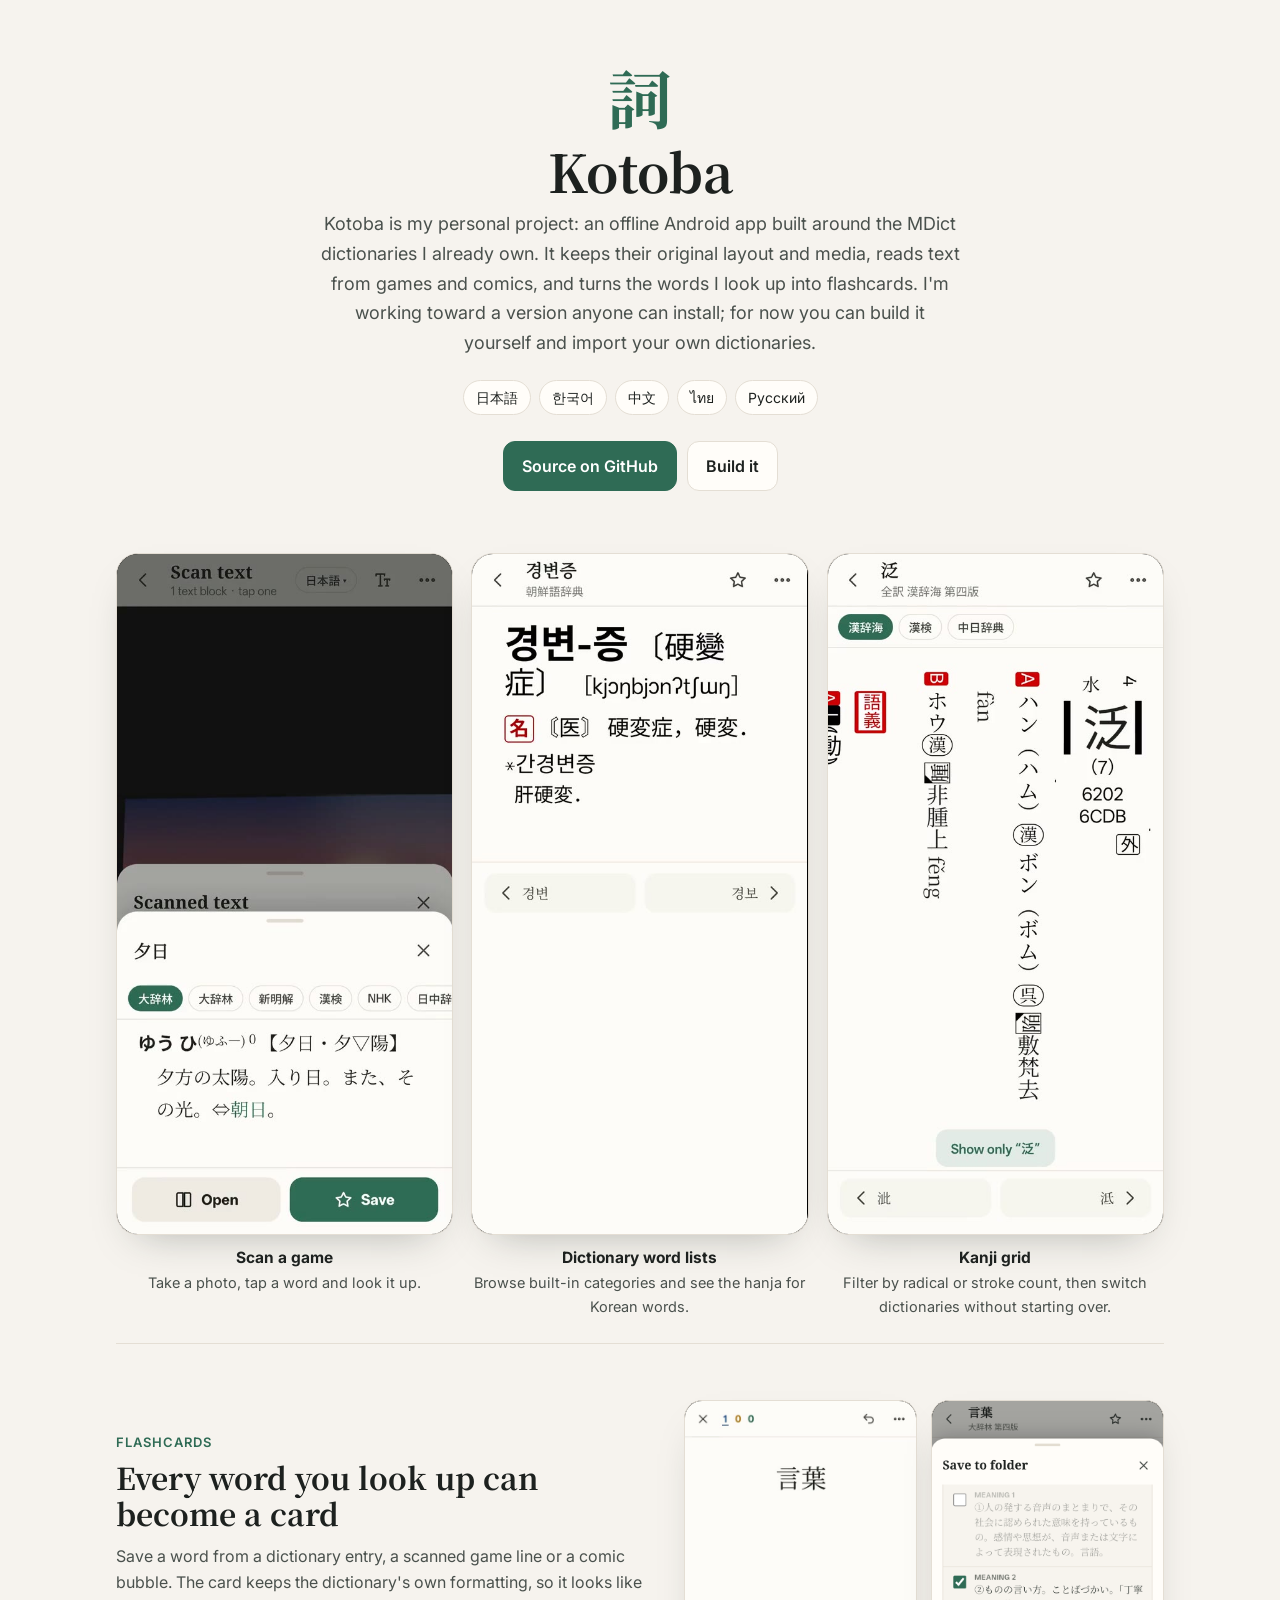
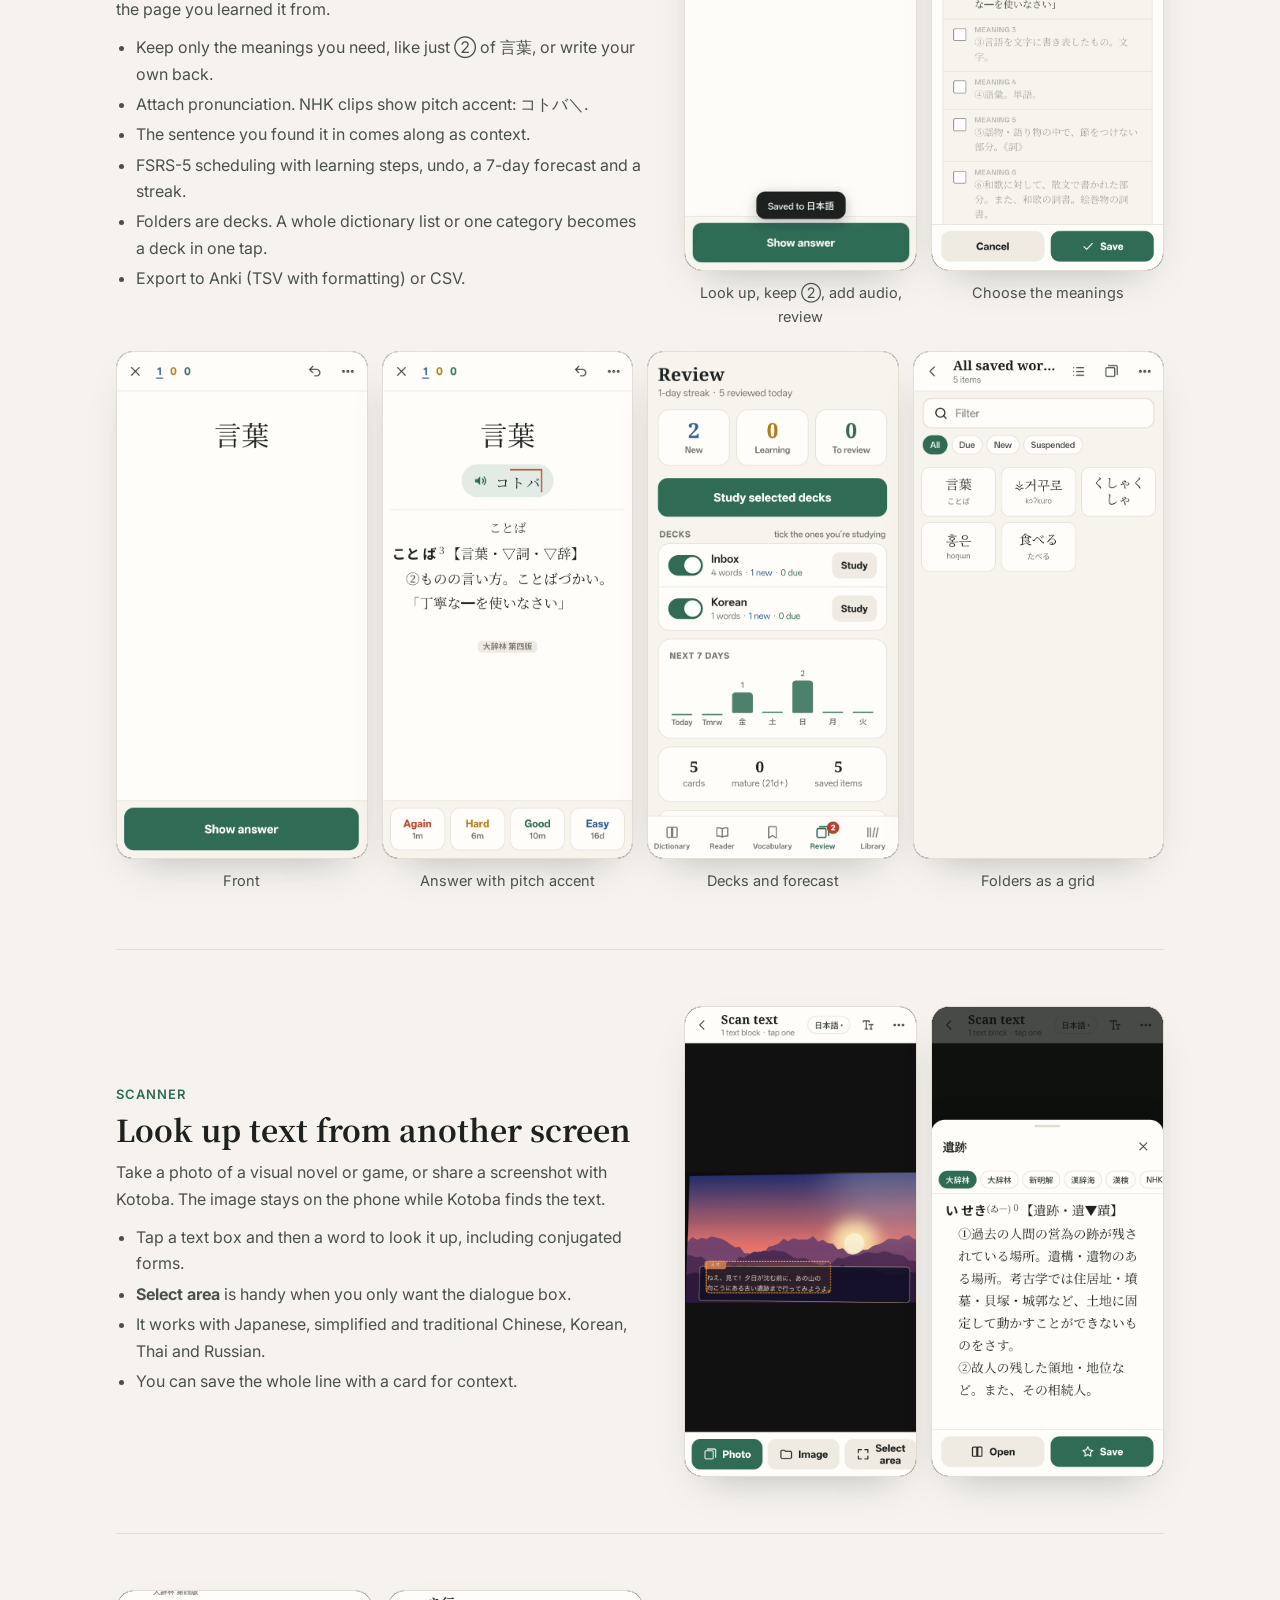
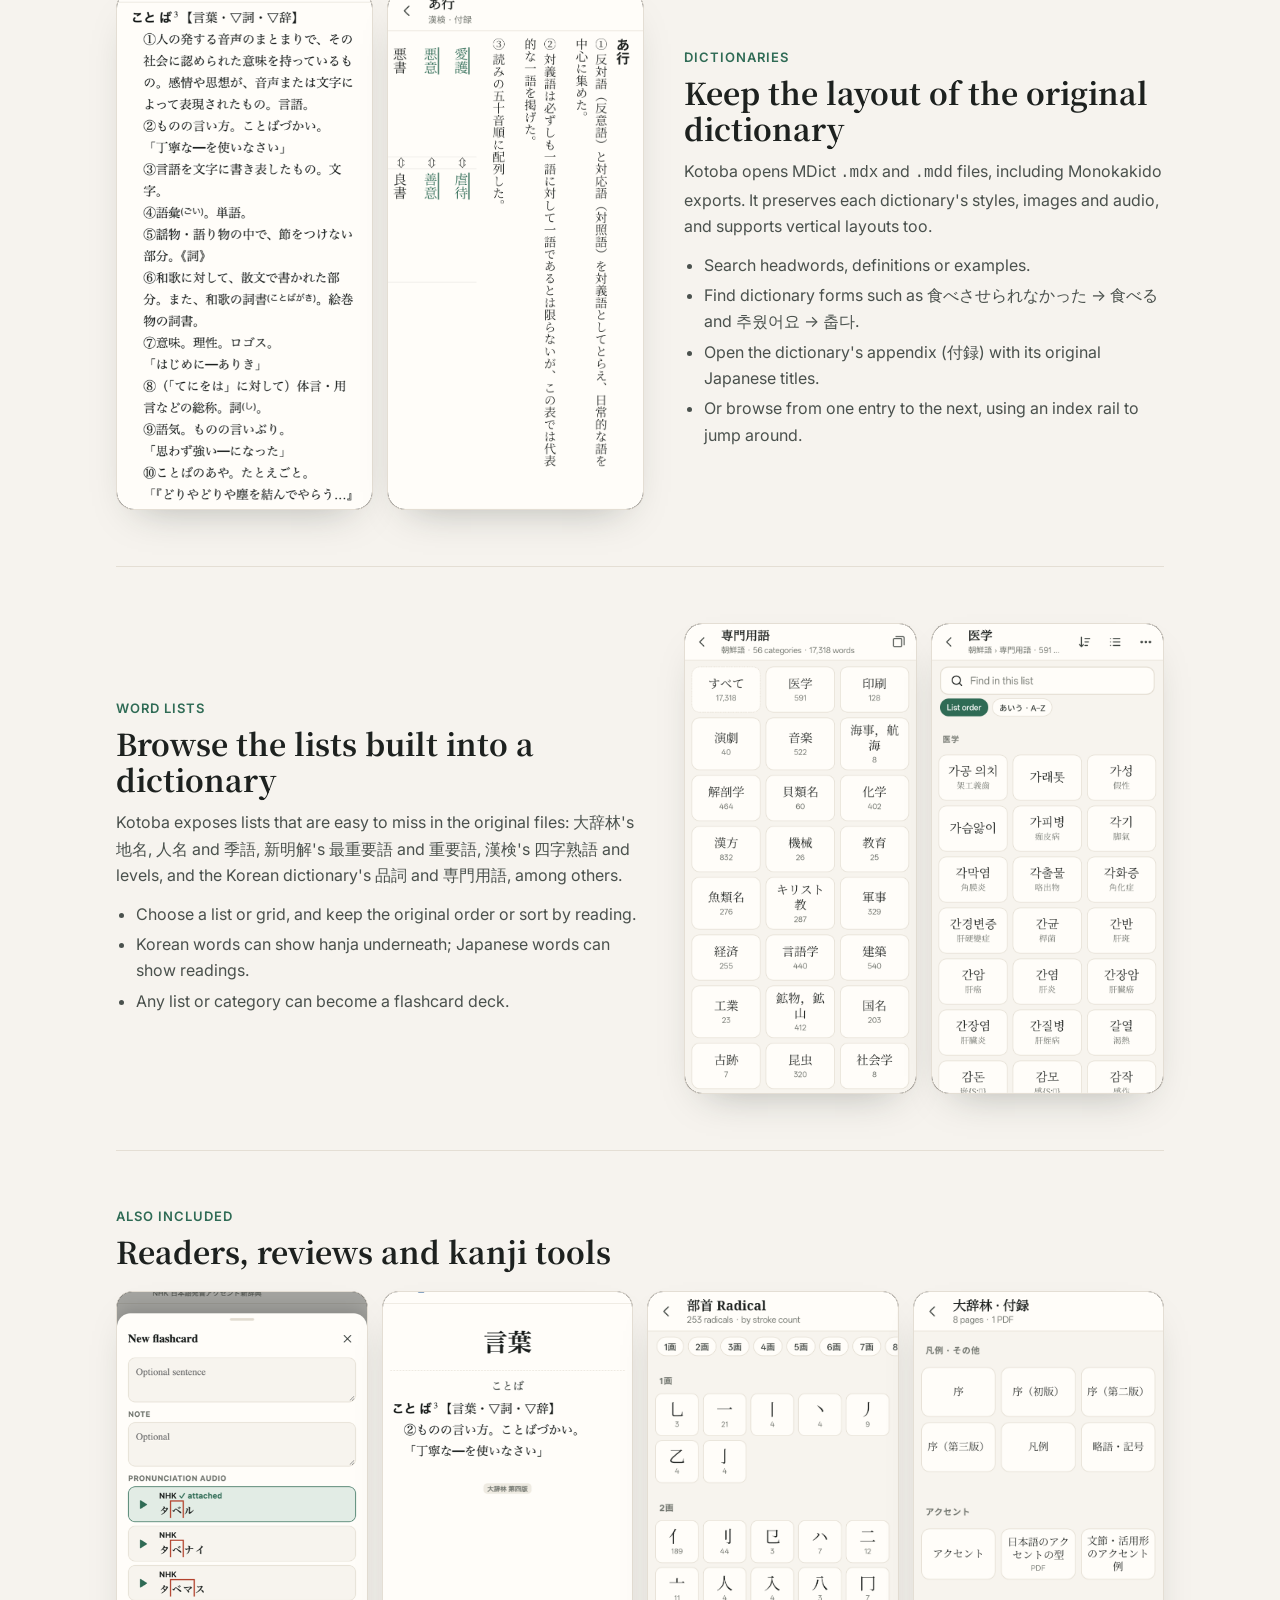
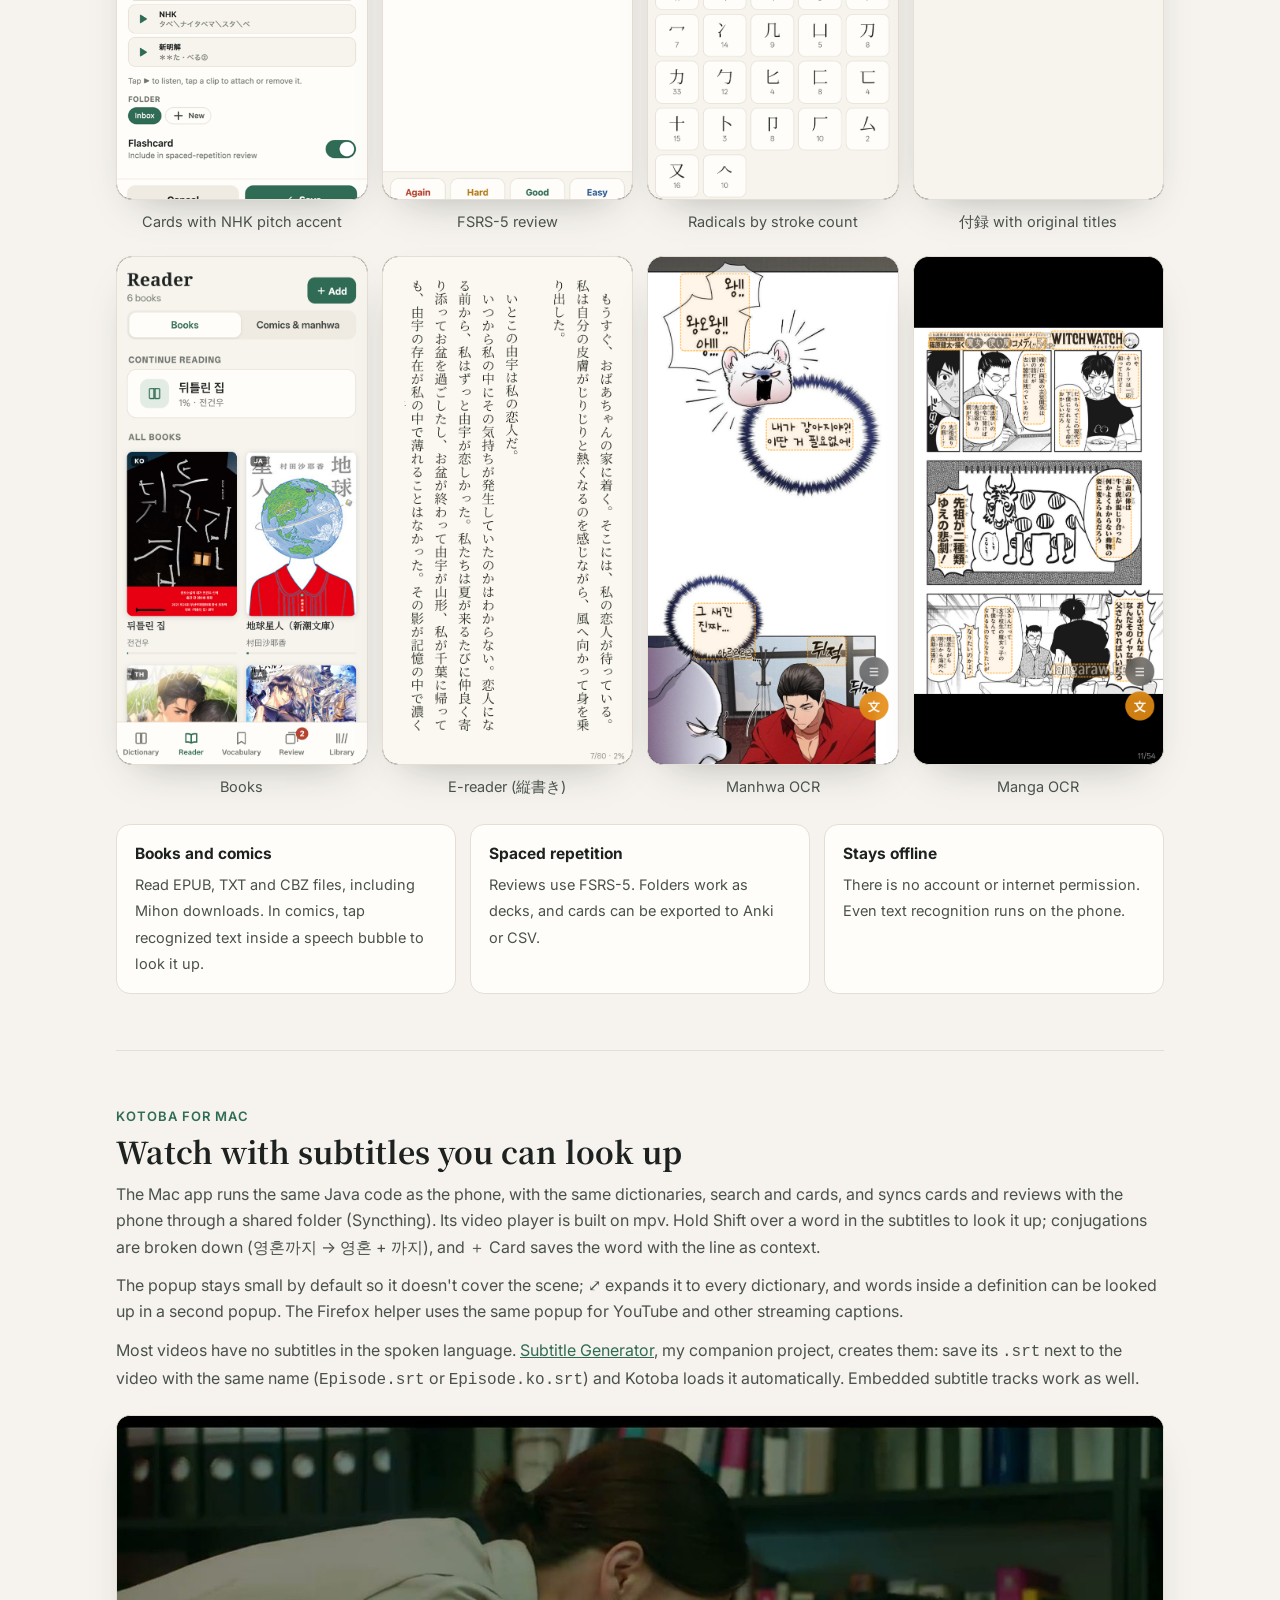
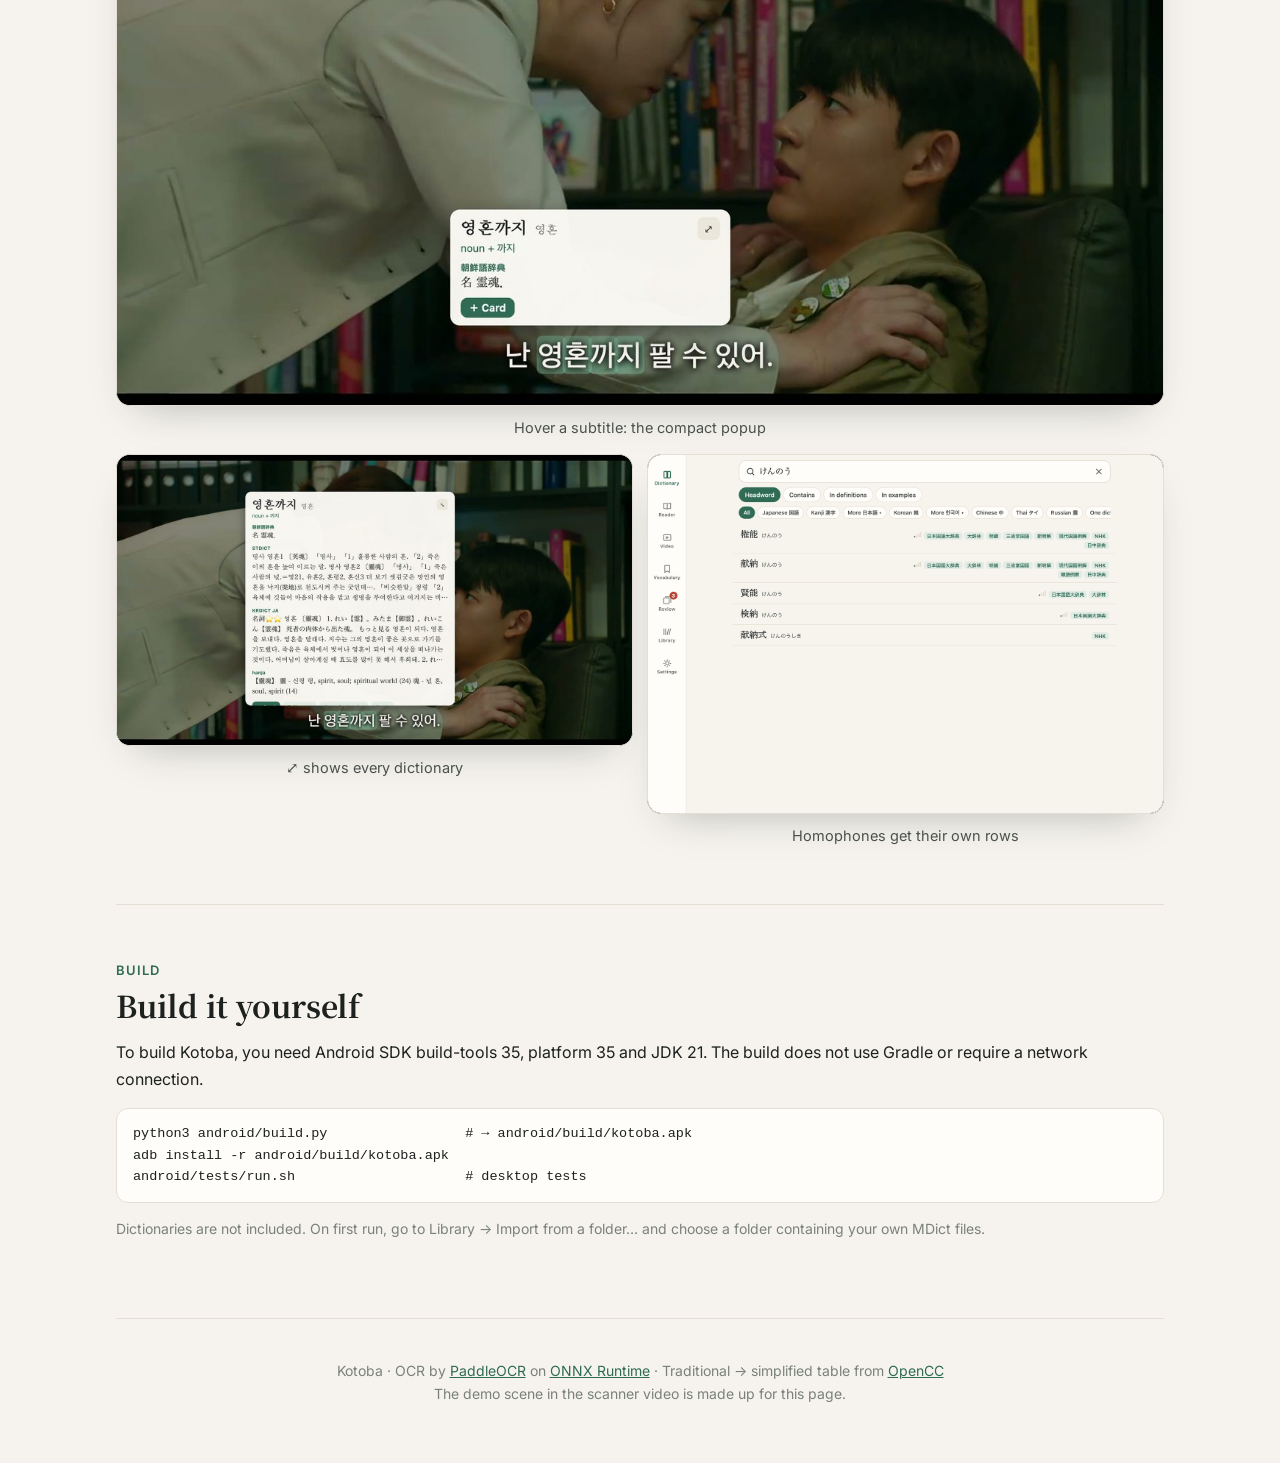
==== commit 81b824cd: "Mac player: compact lookup popup with expand button, lookups inside definitions; Mac screenshots and" ====
--- a/docs/index.html
+++ b/docs/index.html
@@ -51,12 +51,17 @@
 .fact{background:var(--surface);border:1px solid var(--line);border-radius:14px;padding:16px 18px}
 .fact b{display:block;font-size:15.5px;margin-bottom:4px}
 .fact span{color:var(--ink2);font-size:14.5px}
+.screen{border-radius:14px;overflow:hidden;box-shadow:var(--shadow);border:1px solid var(--line);background:#000}
+.screen img{display:block;width:100%;height:auto}
+.mac-wide{margin-top:22px}
+.mac-two{display:grid;grid-template-columns:repeat(2,minmax(0,1fr));gap:14px;margin-top:14px}
 pre{background:var(--surface);border:1px solid var(--line);border-radius:12px;padding:14px 16px;overflow-x:auto;font:13.5px/1.6 ui-monospace,SFMono-Regular,Menlo,monospace}
 .note{font-size:14px;color:var(--muted)}
 footer{padding:40px 0 60px;color:var(--muted);font-size:14px;text-align:center;border-top:1px solid var(--line);margin-top:56px}
 @media (max-width:820px){
   .videos{grid-template-columns:1fr;max-width:340px;margin-left:auto;margin-right:auto}
   .feature{grid-template-columns:1fr;gap:22px}
+  .mac-two{grid-template-columns:1fr}
   .feature.flip .text{order:0}
   .grid4{grid-template-columns:repeat(2,minmax(0,1fr))}
   .facts{grid-template-columns:1fr}
@@ -190,6 +195,20 @@
     </div>
   </section>
 
+  <section id="mac">
+    <h2><small>Kotoba for Mac</small>Watch with subtitles you can look up</h2>
+    <div class="text">
+      <p>The Mac app runs the same Java code as the phone, with the same dictionaries, search and cards, and syncs cards and reviews with the phone through a shared folder (Syncthing). Its video player is built on mpv. Hold Shift over a word in the subtitles to look it up; conjugations are broken down (영혼까지 → 영혼 + 까지), and ＋ Card saves the word with the line as context.</p>
+      <p>The popup stays small by default so it doesn't cover the scene; ⤢ expands it to every dictionary, and words inside a definition can be looked up in a second popup. The Firefox helper uses the same popup for YouTube and other streaming captions.</p>
+      <p>Most videos have no subtitles in the spoken language. <a href="https://github.com/Leow210/Subtitle_Generator">Subtitle Generator</a>, my companion project, creates them: save its <code>.srt</code> next to the video with the same name (<code>Episode.srt</code> or <code>Episode.ko.srt</code>) and Kotoba loads it automatically. Embedded subtitle tracks work as well.</p>
+    </div>
+    <figure class="mac-wide"><div class="screen"><img src="images/mac-player.jpg" alt="A Korean drama paused on a subtitle, with a small popup explaining 영혼까지 as 영혼 + 까지" loading="lazy"></div><figcaption>Hover a subtitle: the compact popup</figcaption></figure>
+    <div class="mac-two">
+      <figure><div class="screen"><img src="images/mac-player-expanded.jpg" alt="The same popup expanded to show four dictionaries" loading="lazy"></div><figcaption>⤢ shows every dictionary</figcaption></figure>
+      <figure><div class="screen"><img src="images/mac-search.png" alt="Search results for けんのう with a row for each word: 権能, 献納, 賢能, 検納" loading="lazy"></div><figcaption>Homophones get their own rows</figcaption></figure>
+    </div>
+  </section>
+
   <section id="build">
     <h2><small>Build</small>Build it yourself</h2>
     <p class="text">To build Kotoba, you need Android SDK build-tools 35, platform 35 and JDK 21. The build does not use Gradle or require a network connection.</p>
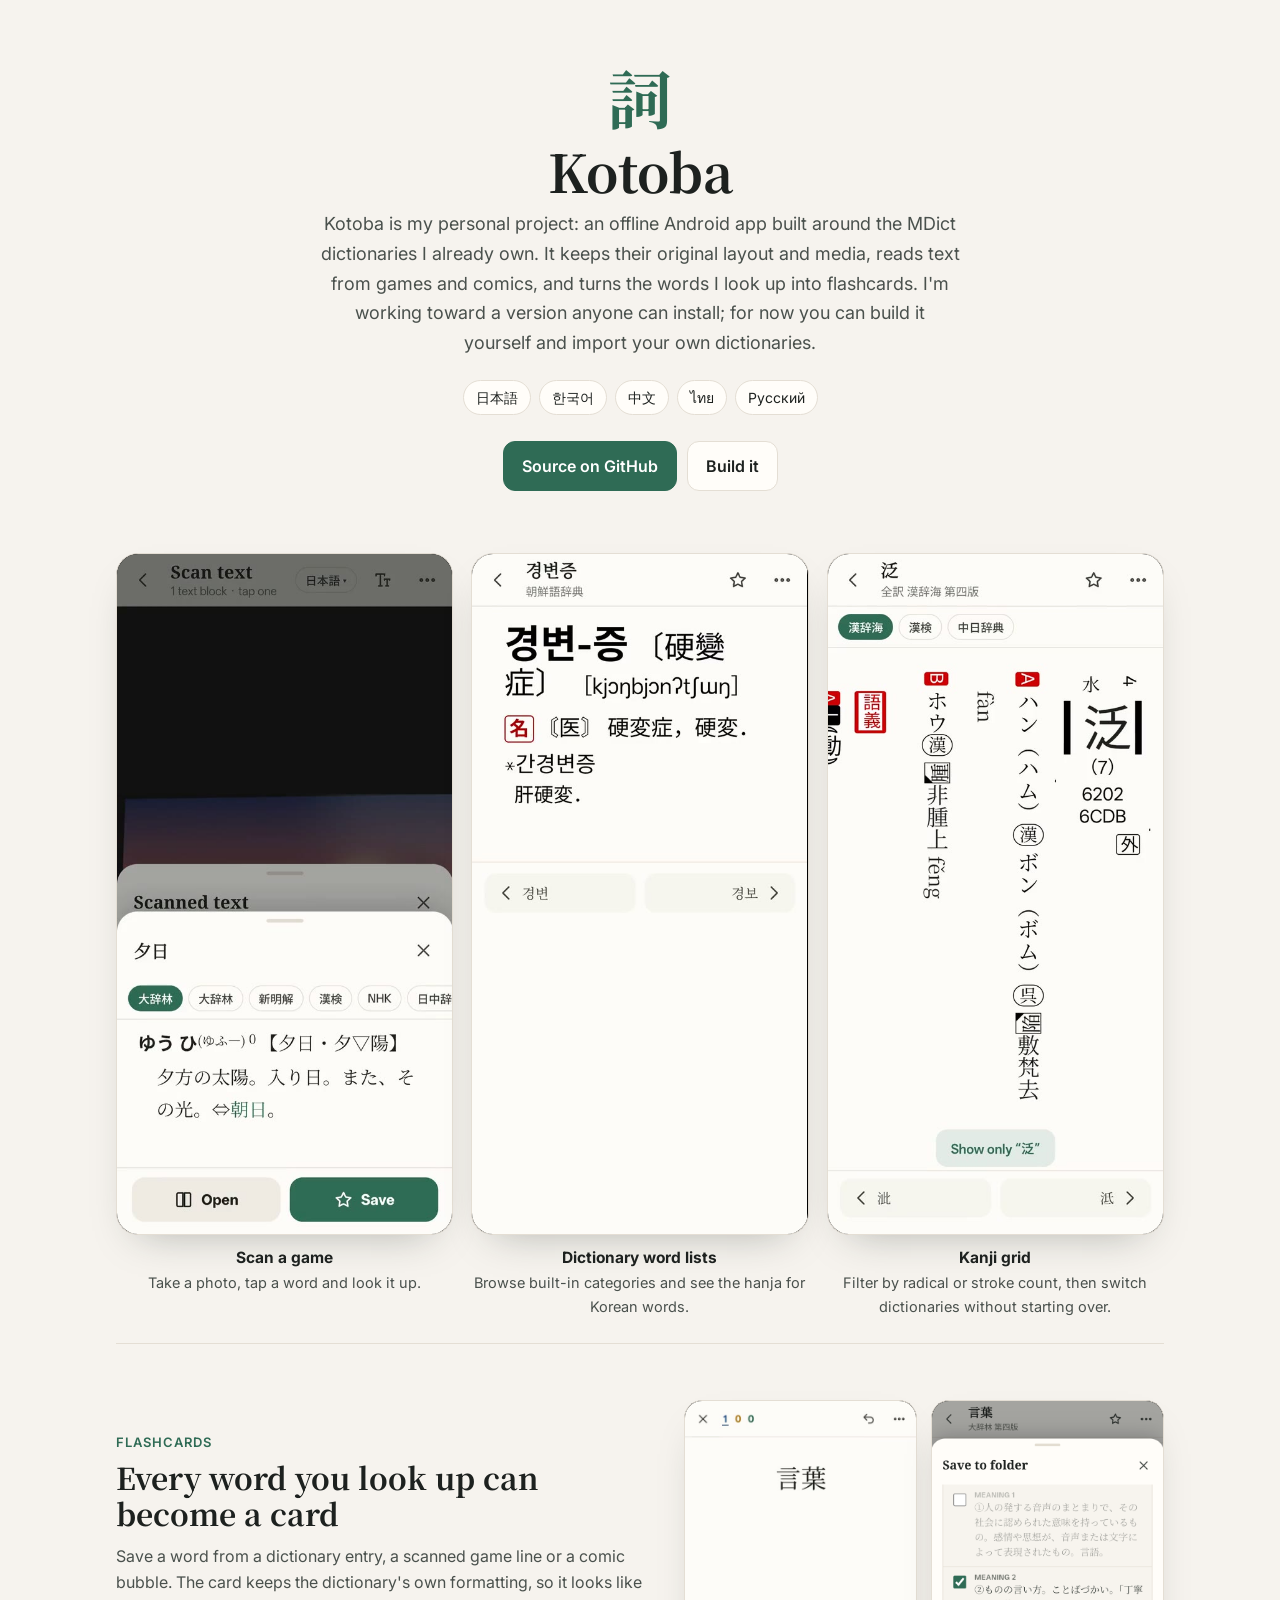
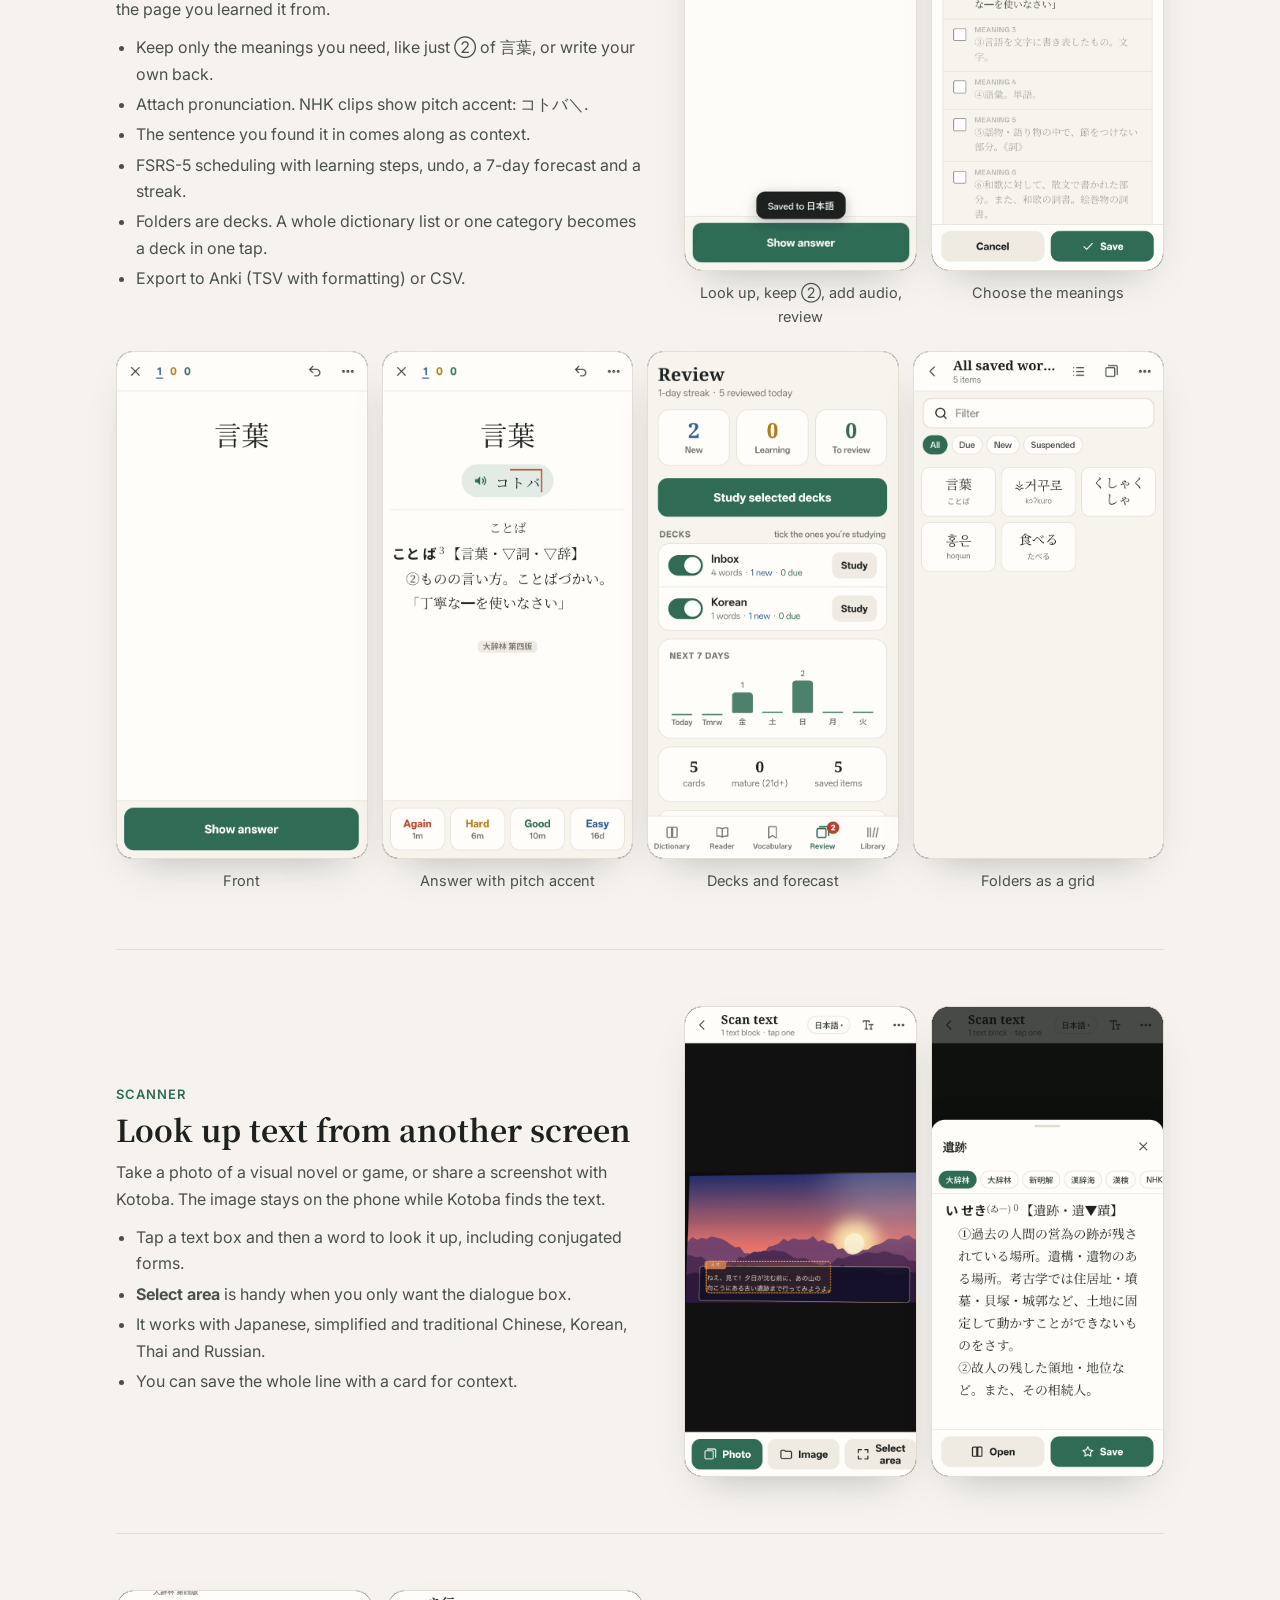
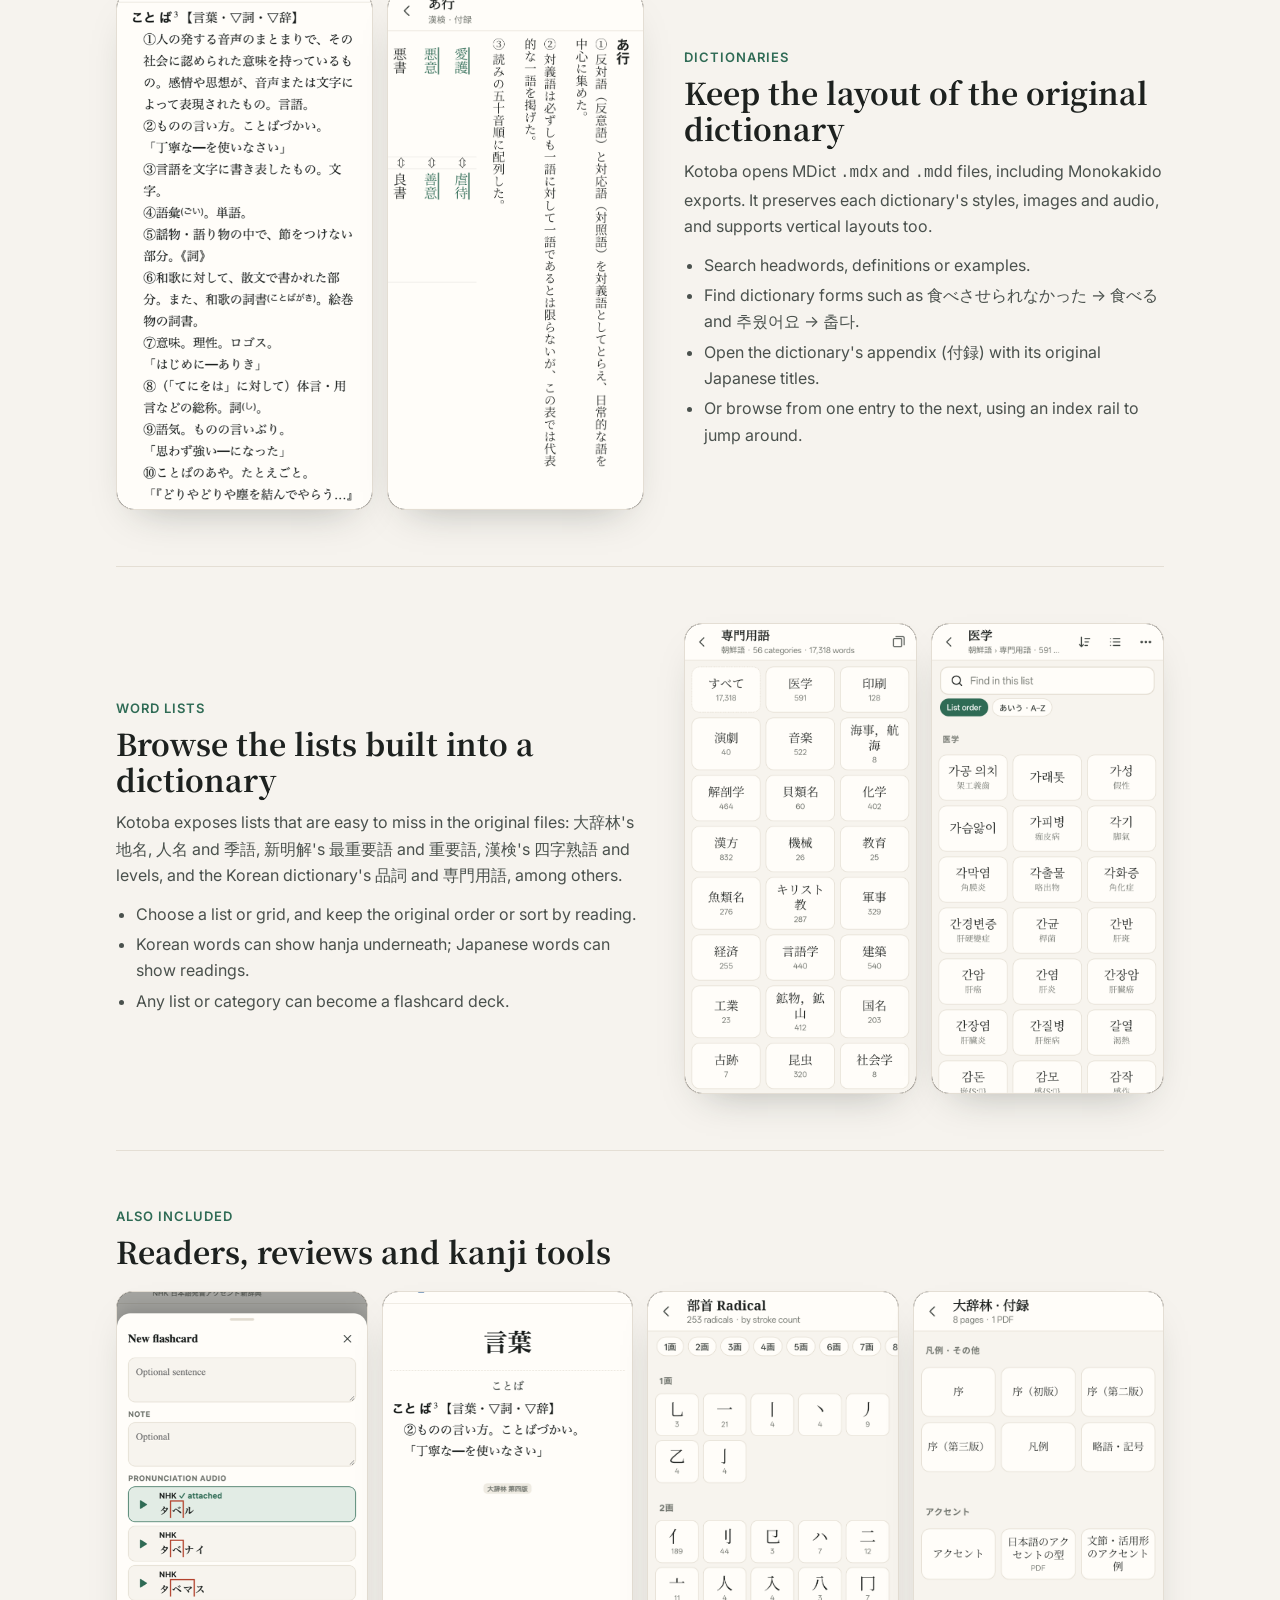
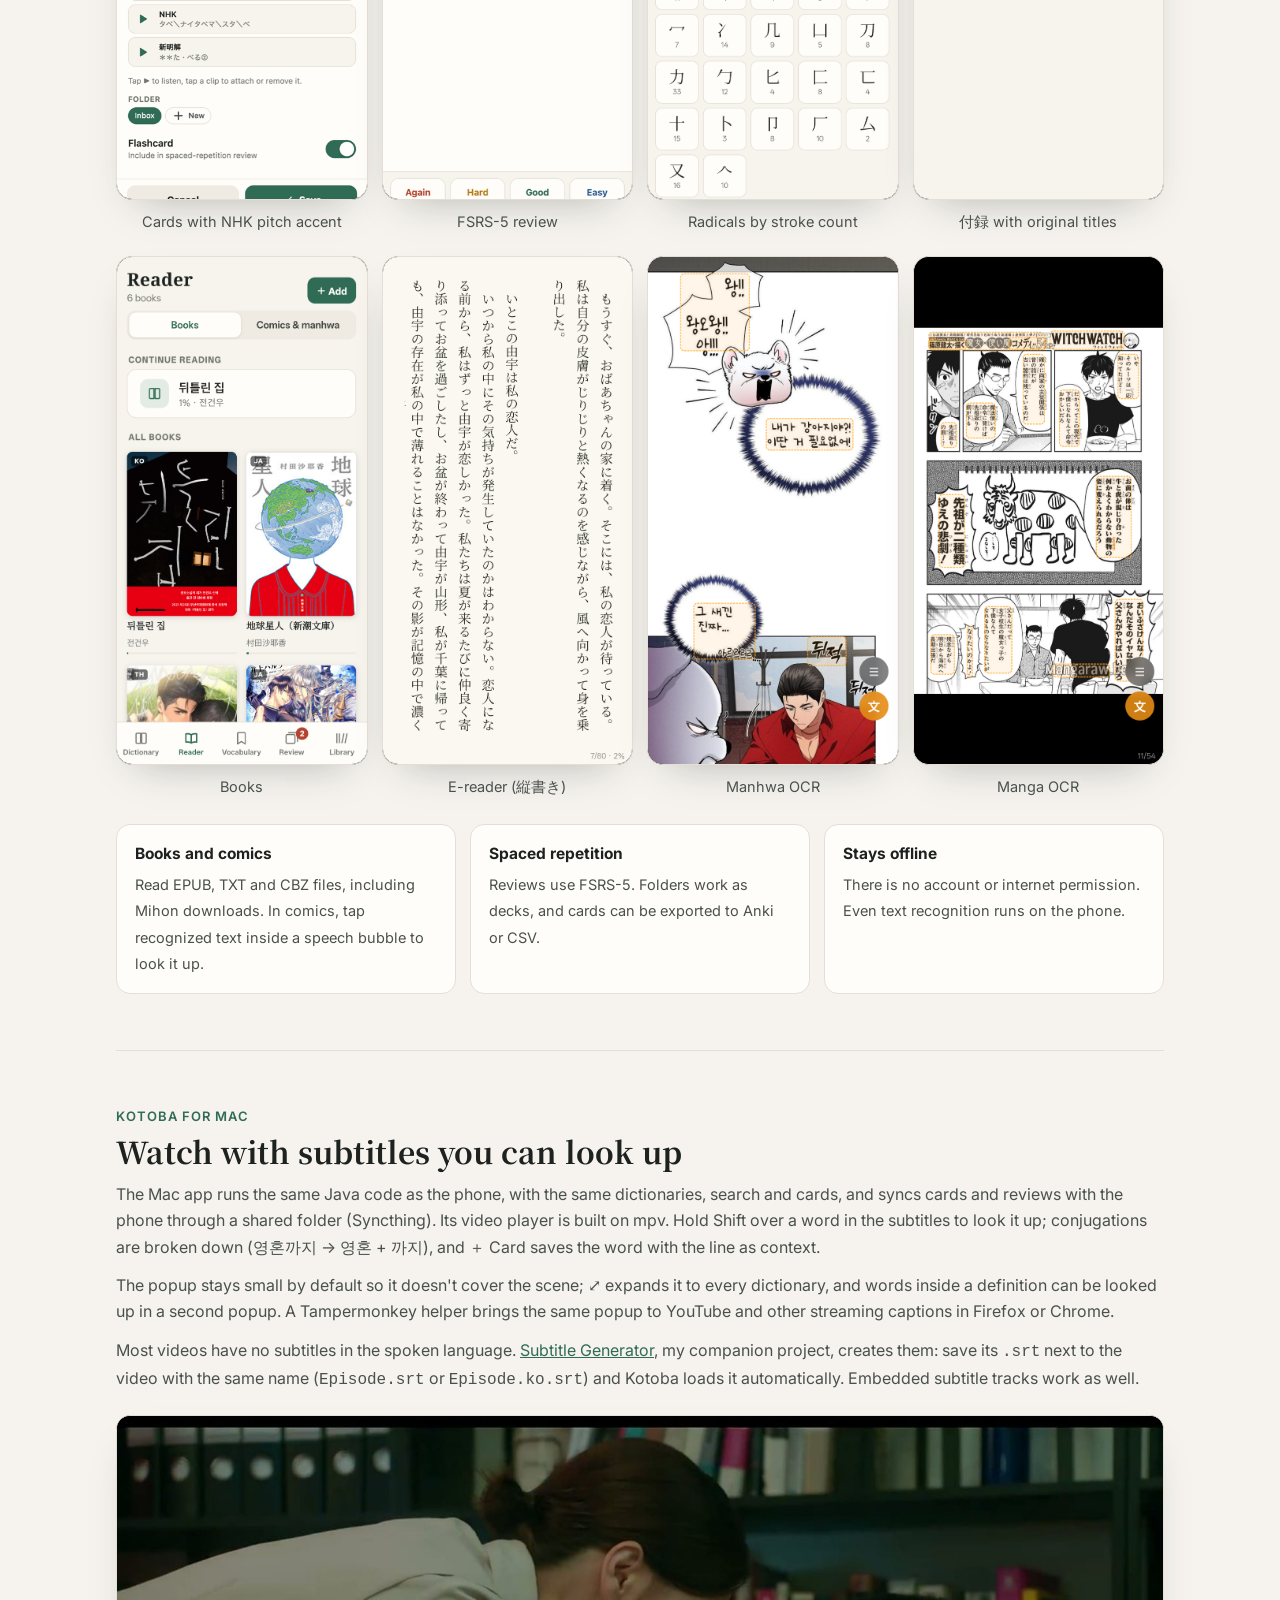
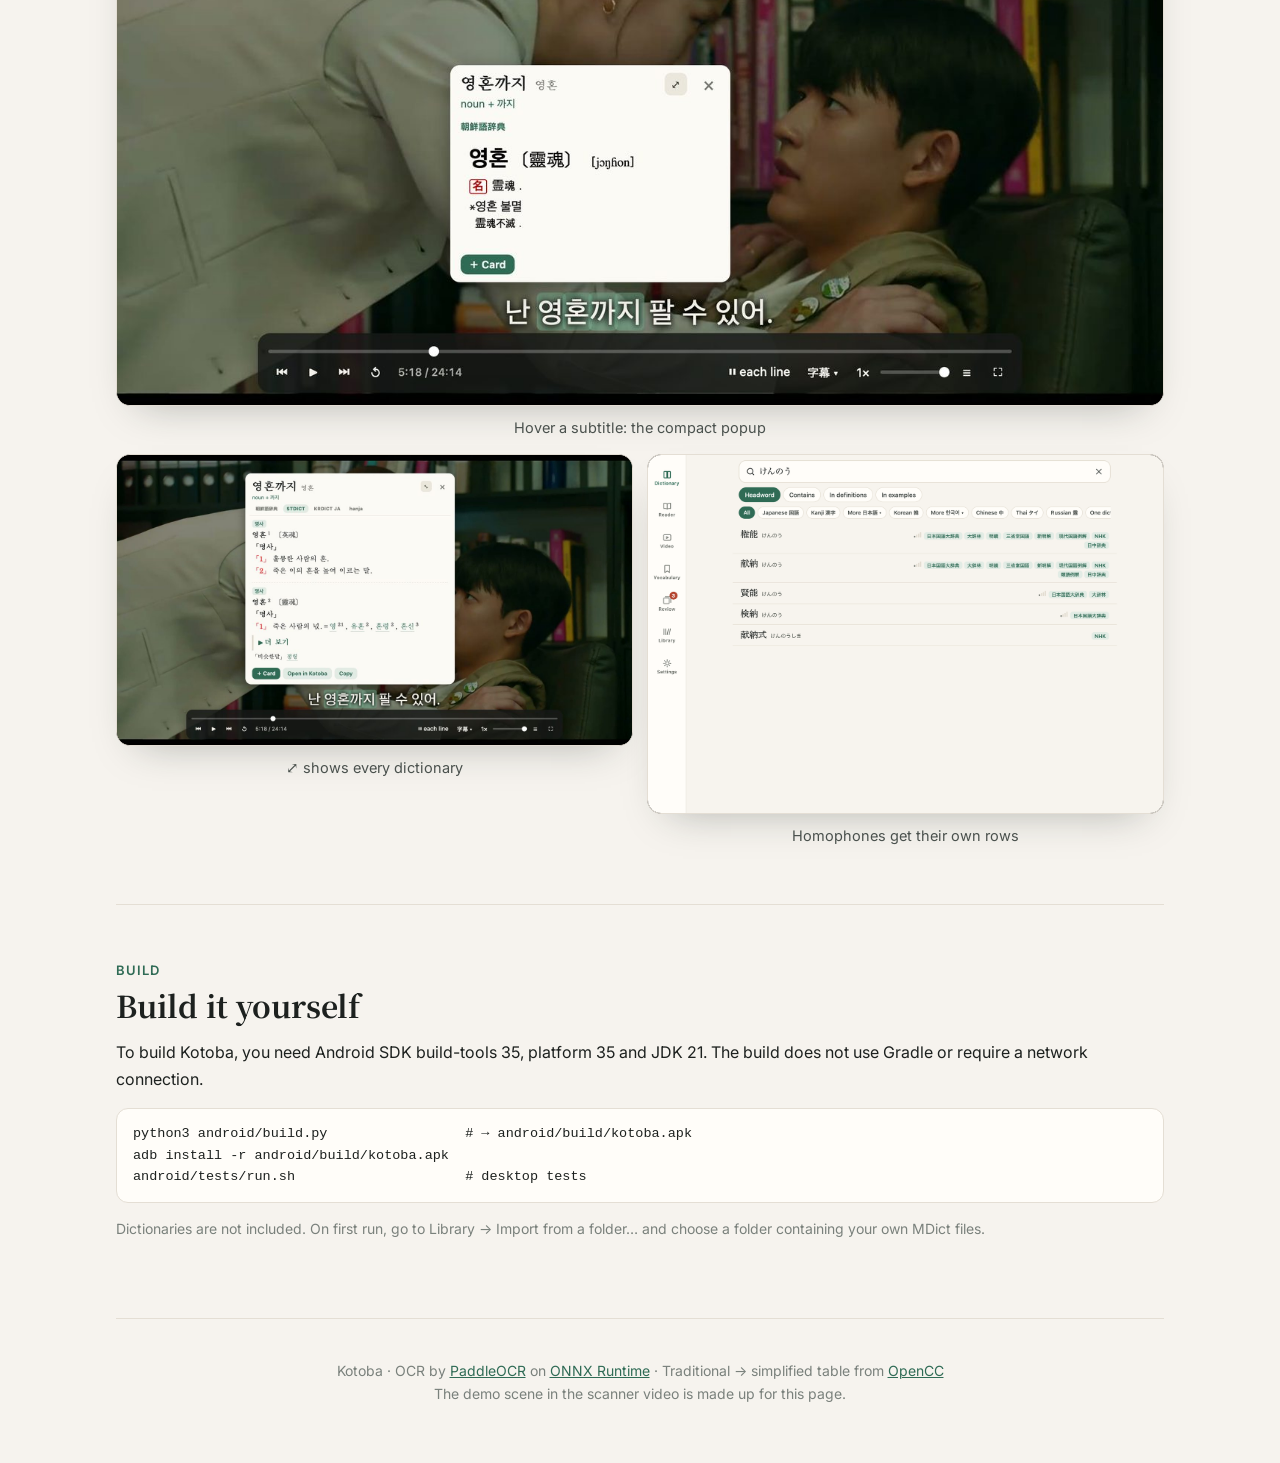
==== commit 485fa81c: "Browser helper 0.4.0: dictionary entries as laid out, lookups inside them, works in Chrome (Trusted " ====
--- a/docs/index.html
+++ b/docs/index.html
@@ -199,7 +199,7 @@
     <h2><small>Kotoba for Mac</small>Watch with subtitles you can look up</h2>
     <div class="text">
       <p>The Mac app runs the same Java code as the phone, with the same dictionaries, search and cards, and syncs cards and reviews with the phone through a shared folder (Syncthing). Its video player is built on mpv. Hold Shift over a word in the subtitles to look it up; conjugations are broken down (영혼까지 → 영혼 + 까지), and ＋ Card saves the word with the line as context.</p>
-      <p>The popup stays small by default so it doesn't cover the scene; ⤢ expands it to every dictionary, and words inside a definition can be looked up in a second popup. The Firefox helper uses the same popup for YouTube and other streaming captions.</p>
+      <p>The popup stays small by default so it doesn't cover the scene; ⤢ expands it to every dictionary, and words inside a definition can be looked up in a second popup. A Tampermonkey helper brings the same popup to YouTube and other streaming captions in Firefox or Chrome.</p>
       <p>Most videos have no subtitles in the spoken language. <a href="https://github.com/Leow210/Subtitle_Generator">Subtitle Generator</a>, my companion project, creates them: save its <code>.srt</code> next to the video with the same name (<code>Episode.srt</code> or <code>Episode.ko.srt</code>) and Kotoba loads it automatically. Embedded subtitle tracks work as well.</p>
     </div>
     <figure class="mac-wide"><div class="screen"><img src="images/mac-player.jpg" alt="A Korean drama paused on a subtitle, with a small popup explaining 영혼까지 as 영혼 + 까지" loading="lazy"></div><figcaption>Hover a subtitle: the compact popup</figcaption></figure>
